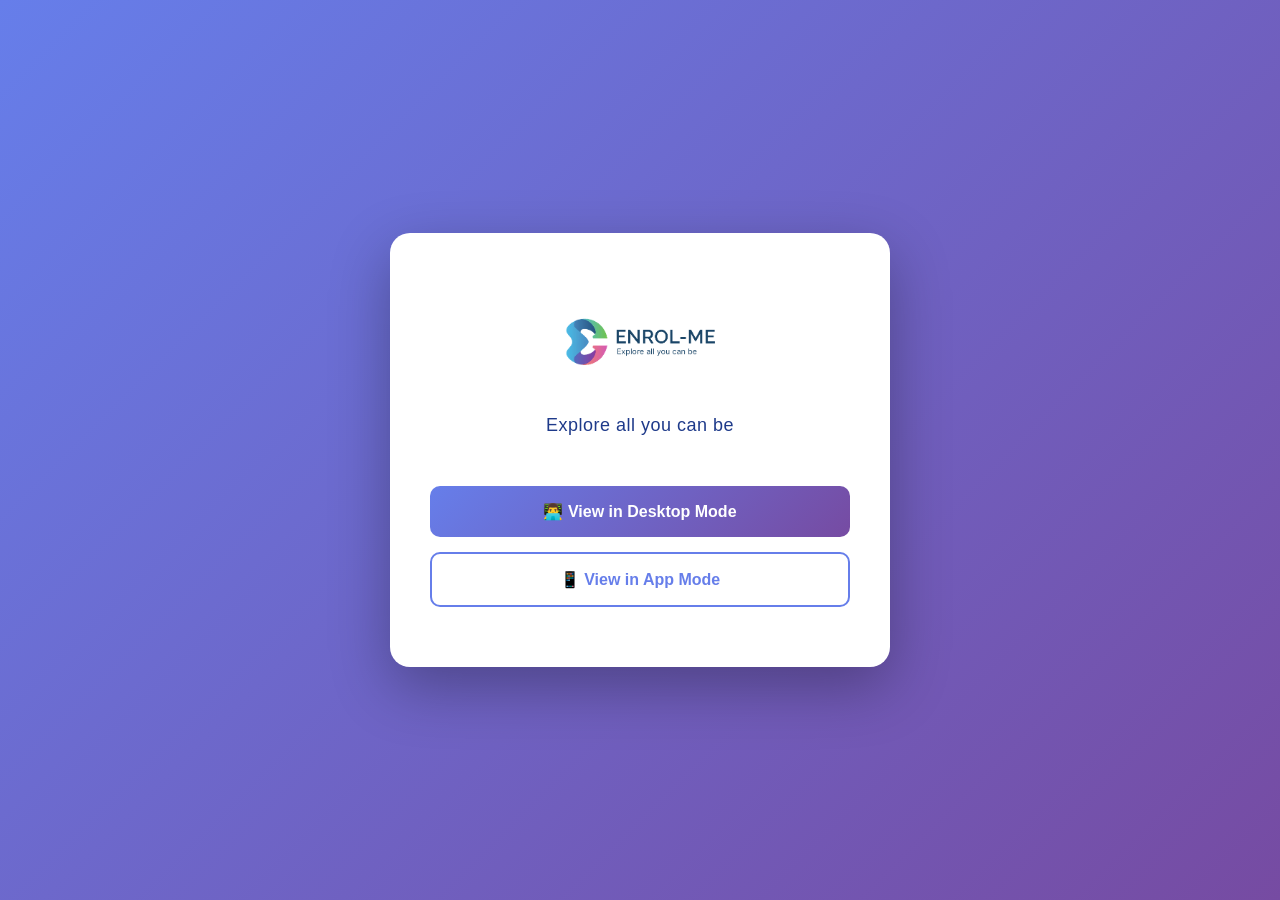
==== .vercel_build_output/index.html @ 6933f948 "vercel app" ====
<!DOCTYPE html>
<html lang="en">
<head>
    <meta charset="UTF-8">
    <meta name="viewport" content="width=device-width, initial-scale=1.0">
    <title>Enrol Me - Explore all you can be</title>
    <style>
        * {
            margin: 0;
            padding: 0;
            box-sizing: border-box;
        }

        body {
            font-family: -apple-system, BlinkMacSystemFont, 'Segoe UI', Roboto, Oxygen, Ubuntu, Cantarell, sans-serif;
            background: linear-gradient(135deg, #667eea 0%, #764ba2 100%);
            min-height: 100vh;
            display: flex;
            justify-content: center;
            align-items: center;
            padding: 20px;
        }

        .container {
            text-align: center;
            background: white;
            border-radius: 20px;
            padding: 60px 40px;
            box-shadow: 0 20px 60px rgba(0, 0, 0, 0.3);
            max-width: 500px;
            width: 100%;
        }

        .logo {
            margin-bottom: 40px;
        }

        .logo img {
            max-width: 200px;
            height: auto;
            margin-bottom: 20px;
        }

        .tagline {
            color: #1e3a8a;
            font-size: 18px;
            font-weight: 500;
            margin-bottom: 50px;
            letter-spacing: 0.5px;
        }

        .button-container {
            display: flex;
            flex-direction: column;
            gap: 15px;
        }

        .btn {
            padding: 16px 32px;
            font-size: 16px;
            font-weight: 600;
            border: none;
            border-radius: 10px;
            cursor: pointer;
            transition: all 0.3s ease;
            text-decoration: none;
            display: inline-block;
            width: 100%;
        }

        .btn-desktop {
            background: linear-gradient(135deg, #667eea 0%, #764ba2 100%);
            color: white;
        }

        .btn-desktop:hover {
            transform: translateY(-2px);
            box-shadow: 0 10px 20px rgba(102, 126, 234, 0.4);
        }

        .btn-app {
            background: white;
            color: #667eea;
            border: 2px solid #667eea;
        }

        .btn-app:hover {
            background: #f8f9ff;
            transform: translateY(-2px);
            box-shadow: 0 10px 20px rgba(102, 126, 234, 0.2);
        }

        @media (max-width: 600px) {
            .container {
                padding: 40px 24px;
            }

            .tagline {
                font-size: 16px;
            }

            .btn {
                padding: 14px 24px;
                font-size: 15px;
            }
        }
    </style>
</head>
<body>
    <div class="container">
        <div class="logo">
            <img src="./assets/enrol-me-logo.png" alt="Enrol Me Logo">
            <p class="tagline">Explore all you can be</p>
        </div>
        
        <div class="button-container">
            <button class="btn btn-desktop" onclick="window.location.href='/figma/index.html?mode=desktop'">
                👨‍💻 View in Desktop Mode
            </button>
            <button class="btn btn-app" onclick="window.location.href='/figma/index.html?mode=app'">
                📱 View in App Mode
            </button>
        </div>
    </div>
</body>
</html>
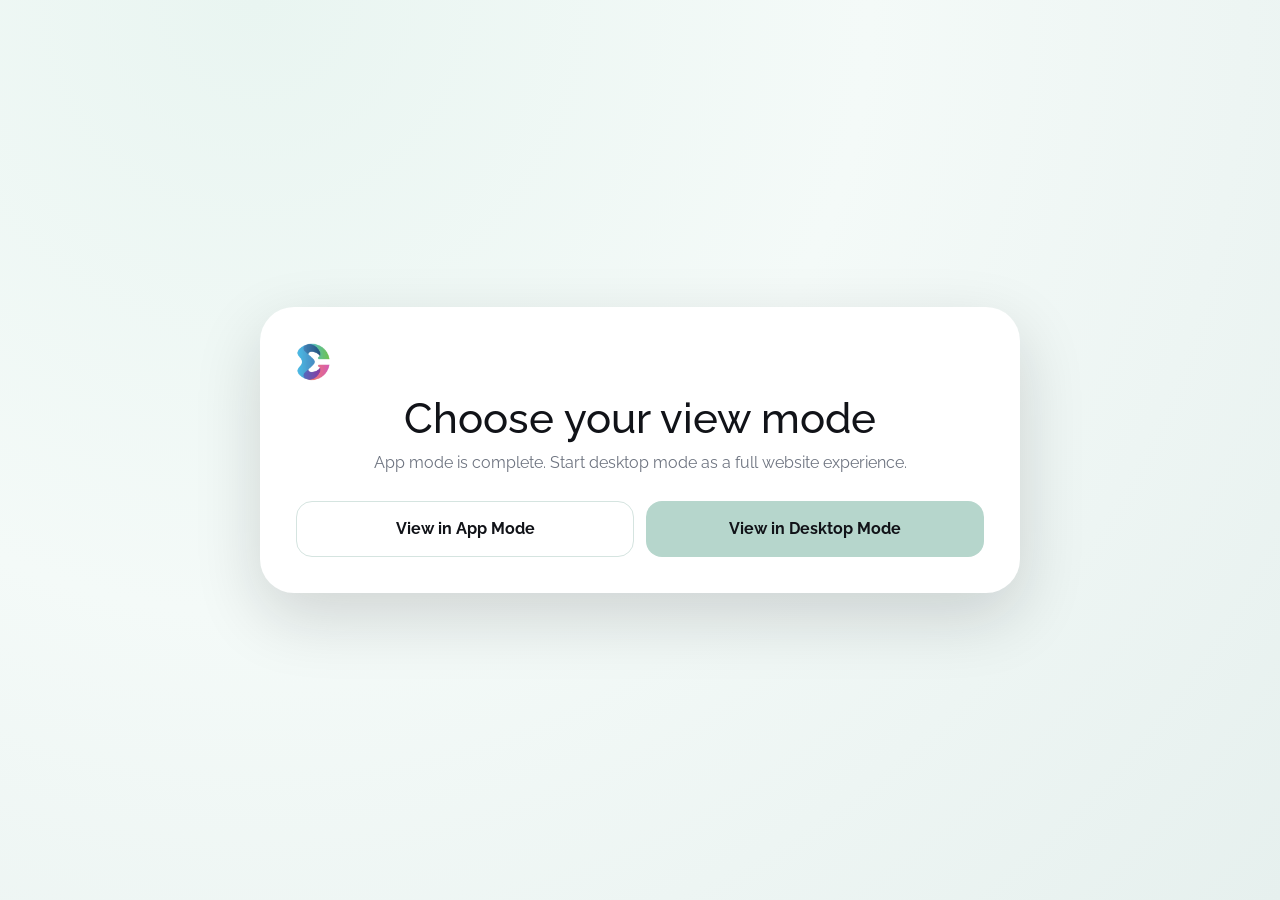
==== commit 1ffebc27: "deploy website" ====
--- a/.vercel_build_output/index.html
+++ b/.vercel_build_output/index.html
@@ -1,126 +1,17 @@
-<!DOCTYPE html>
-<html lang="en">
-<head>
-    <meta charset="UTF-8">
-    <meta name="viewport" content="width=device-width, initial-scale=1.0">
-    <title>Enrol Me - Explore all you can be</title>
-    <style>
-        * {
-            margin: 0;
-            padding: 0;
-            box-sizing: border-box;
-        }
 
-        body {
-            font-family: -apple-system, BlinkMacSystemFont, 'Segoe UI', Roboto, Oxygen, Ubuntu, Cantarell, sans-serif;
-            background: linear-gradient(135deg, #667eea 0%, #764ba2 100%);
-            min-height: 100vh;
-            display: flex;
-            justify-content: center;
-            align-items: center;
-            padding: 20px;
-        }
+  <!DOCTYPE html>
+  <html lang="en">
+    <head>
+      <meta charset="UTF-8" />
+      <meta name="viewport" content="width=device-width, initial-scale=1.0" />
+      <title>Enrol Me App</title>
+      <style>html, body { height: 100%; margin: 0; } #root { height: 100%; }</style>
+      <script type="module" crossorigin src="./assets/index-D91EC7m2.js"></script>
+      <link rel="stylesheet" crossorigin href="./assets/index-Dp_I7xVs.css">
+    </head>
 
-        .container {
-            text-align: center;
-            background: white;
-            border-radius: 20px;
-            padding: 60px 40px;
-            box-shadow: 0 20px 60px rgba(0, 0, 0, 0.3);
-            max-width: 500px;
-            width: 100%;
-        }
-
-        .logo {
-            margin-bottom: 40px;
-        }
-
-        .logo img {
-            max-width: 200px;
-            height: auto;
-            margin-bottom: 20px;
-        }
-
-        .tagline {
-            color: #1e3a8a;
-            font-size: 18px;
-            font-weight: 500;
-            margin-bottom: 50px;
-            letter-spacing: 0.5px;
-        }
-
-        .button-container {
-            display: flex;
-            flex-direction: column;
-            gap: 15px;
-        }
-
-        .btn {
-            padding: 16px 32px;
-            font-size: 16px;
-            font-weight: 600;
-            border: none;
-            border-radius: 10px;
-            cursor: pointer;
-            transition: all 0.3s ease;
-            text-decoration: none;
-            display: inline-block;
-            width: 100%;
-        }
-
-        .btn-desktop {
-            background: linear-gradient(135deg, #667eea 0%, #764ba2 100%);
-            color: white;
-        }
-
-        .btn-desktop:hover {
-            transform: translateY(-2px);
-            box-shadow: 0 10px 20px rgba(102, 126, 234, 0.4);
-        }
-
-        .btn-app {
-            background: white;
-            color: #667eea;
-            border: 2px solid #667eea;
-        }
-
-        .btn-app:hover {
-            background: #f8f9ff;
-            transform: translateY(-2px);
-            box-shadow: 0 10px 20px rgba(102, 126, 234, 0.2);
-        }
-
-        @media (max-width: 600px) {
-            .container {
-                padding: 40px 24px;
-            }
-
-            .tagline {
-                font-size: 16px;
-            }
-
-            .btn {
-                padding: 14px 24px;
-                font-size: 15px;
-            }
-        }
-    </style>
-</head>
-<body>
-    <div class="container">
-        <div class="logo">
-            <img src="./assets/enrol-me-logo.png" alt="Enrol Me Logo">
-            <p class="tagline">Explore all you can be</p>
-        </div>
-        
-        <div class="button-container">
-            <button class="btn btn-desktop" onclick="window.location.href='/figma/index.html?mode=desktop'">
-                👨‍💻 View in Desktop Mode
-            </button>
-            <button class="btn btn-app" onclick="window.location.href='/figma/index.html?mode=app'">
-                📱 View in App Mode
-            </button>
-        </div>
-    </div>
-</body>
-</html>
+    <body>
+      <div id="root"></div>
+    </body>
+  </html>
+  
--- a/.vercel_build_output/assets/index-Dp_I7xVs.css
+++ b/.vercel_build_output/assets/index-Dp_I7xVs.css
@@ -0,0 +1 @@
+@import"https://fonts.googleapis.com/css2?family=Raleway:wght@400;700&display=swap";/*! tailwindcss v4.1.12 | MIT License | https://tailwindcss.com */@layer properties{@supports (((-webkit-hyphens:none)) and (not (margin-trim:inline))) or ((-moz-orient:inline) and (not (color:rgb(from red r g b)))){*,:before,:after,::backdrop{--tw-translate-x:0;--tw-translate-y:0;--tw-translate-z:0;--tw-rotate-x:initial;--tw-rotate-y:initial;--tw-rotate-z:initial;--tw-skew-x:initial;--tw-skew-y:initial;--tw-space-y-reverse:0;--tw-space-x-reverse:0;--tw-border-style:solid;--tw-leading:initial;--tw-font-weight:initial;--tw-tracking:initial;--tw-ordinal:initial;--tw-slashed-zero:initial;--tw-numeric-figure:initial;--tw-numeric-spacing:initial;--tw-numeric-fraction:initial;--tw-shadow:0 0 #0000;--tw-shadow-color:initial;--tw-shadow-alpha:100%;--tw-inset-shadow:0 0 #0000;--tw-inset-shadow-color:initial;--tw-inset-shadow-alpha:100%;--tw-ring-color:initial;--tw-ring-shadow:0 0 #0000;--tw-inset-ring-color:initial;--tw-inset-ring-shadow:0 0 #0000;--tw-ring-inset:initial;--tw-ring-offset-width:0px;--tw-ring-offset-color:#fff;--tw-ring-offset-shadow:0 0 #0000;--tw-outline-style:solid;--tw-blur:initial;--tw-brightness:initial;--tw-contrast:initial;--tw-grayscale:initial;--tw-hue-rotate:initial;--tw-invert:initial;--tw-opacity:initial;--tw-saturate:initial;--tw-sepia:initial;--tw-drop-shadow:initial;--tw-drop-shadow-color:initial;--tw-drop-shadow-alpha:100%;--tw-drop-shadow-size:initial;--tw-duration:initial;--tw-ease:initial;--tw-content:"";--tw-animation-delay:0s;--tw-animation-direction:normal;--tw-animation-duration:initial;--tw-animation-fill-mode:none;--tw-animation-iteration-count:1;--tw-enter-blur:0;--tw-enter-opacity:1;--tw-enter-rotate:0;--tw-enter-scale:1;--tw-enter-translate-x:0;--tw-enter-translate-y:0;--tw-exit-blur:0;--tw-exit-opacity:1;--tw-exit-rotate:0;--tw-exit-scale:1;--tw-exit-translate-x:0;--tw-exit-translate-y:0}}}@layer theme{:root,:host{--font-sans:ui-sans-serif,system-ui,sans-serif,"Apple Color Emoji","Segoe UI Emoji","Segoe UI Symbol","Noto Color Emoji";--font-mono:ui-monospace,SFMono-Regular,Menlo,Monaco,Consolas,"Liberation Mono","Courier New",monospace;--color-gray-100:oklch(96.7% .003 264.542);--color-black:#000;--color-white:#fff;--spacing:.25rem;--container-sm:24rem;--container-lg:32rem;--text-xs:.75rem;--text-xs--line-height:calc(1/.75);--text-sm:.875rem;--text-sm--line-height:calc(1.25/.875);--text-base:1rem;--text-base--line-height: 1.5 ;--text-lg:1.125rem;--text-lg--line-height:calc(1.75/1.125);--text-xl:1.25rem;--text-2xl:1.5rem;--font-weight-normal:400;--font-weight-medium:500;--font-weight-semibold:600;--tracking-tight:-.025em;--tracking-widest:.1em;--leading-relaxed:1.625;--radius-xs:.125rem;--ease-in-out:cubic-bezier(.4,0,.2,1);--animate-pulse:pulse 2s cubic-bezier(.4,0,.6,1)infinite;--aspect-video:16/9;--default-transition-duration:.15s;--default-transition-timing-function:cubic-bezier(.4,0,.2,1);--default-font-family:var(--font-sans);--default-mono-font-family:var(--font-mono);--color-border:var(--border)}}@layer base{*,:after,:before,::backdrop{box-sizing:border-box;border:0 solid;margin:0;padding:0}::file-selector-button{box-sizing:border-box;border:0 solid;margin:0;padding:0}html,:host{-webkit-text-size-adjust:100%;-moz-tab-size:4;tab-size:4;line-height:1.5;font-family:var(--default-font-family,ui-sans-serif,system-ui,sans-serif,"Apple Color Emoji","Segoe UI Emoji","Segoe UI Symbol","Noto Color Emoji");font-feature-settings:var(--default-font-feature-settings,normal);font-variation-settings:var(--default-font-variation-settings,normal);-webkit-tap-highlight-color:transparent}hr{height:0;color:inherit;border-top-width:1px}abbr:where([title]){-webkit-text-decoration:underline dotted;text-decoration:underline dotted}h1,h2,h3,h4,h5,h6{font-size:inherit;font-weight:inherit}a{color:inherit;-webkit-text-decoration:inherit;text-decoration:inherit}b,strong{font-weight:bolder}code,kbd,samp,pre{font-family:var(--default-mono-font-family,ui-monospace,SFMono-Regular,Menlo,Monaco,Consolas,"Liberation Mono","Courier New",monospace);font-feature-settings:var(--default-mono-font-feature-settings,normal);font-variation-settings:var(--default-mono-font-variation-settings,normal);font-size:1em}small{font-size:80%}sub,sup{vertical-align:baseline;font-size:75%;line-height:0;position:relative}sub{bottom:-.25em}sup{top:-.5em}table{text-indent:0;border-color:inherit;border-collapse:collapse}:-moz-focusring{outline:auto}progress{vertical-align:baseline}summary{display:list-item}ol,ul,menu{list-style:none}img,svg,video,canvas,audio,iframe,embed,object{vertical-align:middle;display:block}img,video{max-width:100%;height:auto}button,input,select,optgroup,textarea{font:inherit;font-feature-settings:inherit;font-variation-settings:inherit;letter-spacing:inherit;color:inherit;opacity:1;background-color:#0000;border-radius:0}::file-selector-button{font:inherit;font-feature-settings:inherit;font-variation-settings:inherit;letter-spacing:inherit;color:inherit;opacity:1;background-color:#0000;border-radius:0}:where(select:is([multiple],[size])) optgroup{font-weight:bolder}:where(select:is([multiple],[size])) optgroup option{padding-inline-start:20px}::file-selector-button{margin-inline-end:4px}::placeholder{opacity:1}@supports (not ((-webkit-appearance:-apple-pay-button))) or (contain-intrinsic-size:1px){::placeholder{color:currentColor}@supports (color:color-mix(in lab,red,red)){::placeholder{color:color-mix(in oklab,currentcolor 50%,transparent)}}}textarea{resize:vertical}::-webkit-search-decoration{-webkit-appearance:none}::-webkit-date-and-time-value{min-height:1lh;text-align:inherit}::-webkit-datetime-edit{display:inline-flex}::-webkit-datetime-edit-fields-wrapper{padding:0}::-webkit-datetime-edit{padding-block:0}::-webkit-datetime-edit-year-field{padding-block:0}::-webkit-datetime-edit-month-field{padding-block:0}::-webkit-datetime-edit-day-field{padding-block:0}::-webkit-datetime-edit-hour-field{padding-block:0}::-webkit-datetime-edit-minute-field{padding-block:0}::-webkit-datetime-edit-second-field{padding-block:0}::-webkit-datetime-edit-millisecond-field{padding-block:0}::-webkit-datetime-edit-meridiem-field{padding-block:0}::-webkit-calendar-picker-indicator{line-height:1}:-moz-ui-invalid{box-shadow:none}button,input:where([type=button],[type=reset],[type=submit]){-webkit-appearance:button;-moz-appearance:button;appearance:button}::file-selector-button{-webkit-appearance:button;-moz-appearance:button;appearance:button}::-webkit-inner-spin-button{height:auto}::-webkit-outer-spin-button{height:auto}[hidden]:where(:not([hidden=until-found])){display:none!important}*{border-color:var(--border);outline-color:var(--ring)}@supports (color:color-mix(in lab,red,red)){*{outline-color:color-mix(in oklab,var(--ring)50%,transparent)}}body{background-color:var(--background);color:var(--foreground)}html{font-size:var(--font-size)}h1{font-size:var(--text-2xl);font-weight:var(--font-weight-medium);line-height:1.5}h2{font-size:var(--text-xl);font-weight:var(--font-weight-medium);line-height:1.5}h3{font-size:var(--text-lg);font-weight:var(--font-weight-medium);line-height:1.5}h4,label,button{font-size:var(--text-base);font-weight:var(--font-weight-medium);line-height:1.5}input{font-size:var(--text-base);font-weight:var(--font-weight-normal);line-height:1.5}}@layer components;@layer utilities{.\@container\/card-header{container:card-header/inline-size}.pointer-events-none{pointer-events:none}.invisible{visibility:hidden}.visible{visibility:visible}.sr-only{clip:rect(0,0,0,0);white-space:nowrap;border-width:0;width:1px;height:1px;margin:-1px;padding:0;position:absolute;overflow:hidden}.absolute{position:absolute}.fixed{position:fixed}.relative{position:relative}.sticky{position:sticky}.inset-0{inset:calc(var(--spacing)*0)}.inset-x-0{inset-inline:calc(var(--spacing)*0)}.inset-y-0{inset-block:calc(var(--spacing)*0)}.-top-12{top:calc(var(--spacing)*-12)}.top-0{top:calc(var(--spacing)*0)}.top-1\.5{top:calc(var(--spacing)*1.5)}.top-1\/2{top:50%}.top-3\.5{top:calc(var(--spacing)*3.5)}.top-4{top:calc(var(--spacing)*4)}.top-\[1px\]{top:1px}.top-\[50\%\]{top:50%}.top-\[60\%\]{top:60%}.top-full{top:100%}.-right-12{right:calc(var(--spacing)*-12)}.right-0{right:calc(var(--spacing)*0)}.right-1{right:calc(var(--spacing)*1)}.right-2{right:calc(var(--spacing)*2)}.right-3{right:calc(var(--spacing)*3)}.right-4{right:calc(var(--spacing)*4)}.-bottom-12{bottom:calc(var(--spacing)*-12)}.bottom-0{bottom:calc(var(--spacing)*0)}.-left-12{left:calc(var(--spacing)*-12)}.left-0{left:calc(var(--spacing)*0)}.left-1{left:calc(var(--spacing)*1)}.left-1\/2{left:50%}.left-2{left:calc(var(--spacing)*2)}.left-\[50\%\]{left:50%}.isolate{isolation:isolate}.z-10{z-index:10}.z-20{z-index:20}.z-50{z-index:50}.z-\[1\]{z-index:1}.col-start-2{grid-column-start:2}.row-span-2{grid-row:span 2/span 2}.row-start-1{grid-row-start:1}.-mx-1{margin-inline:calc(var(--spacing)*-1)}.mx-2{margin-inline:calc(var(--spacing)*2)}.mx-3\.5{margin-inline:calc(var(--spacing)*3.5)}.mx-auto{margin-inline:auto}.my-0\.5{margin-block:calc(var(--spacing)*.5)}.my-1{margin-block:calc(var(--spacing)*1)}.-mt-4{margin-top:calc(var(--spacing)*-4)}.mt-1\.5{margin-top:calc(var(--spacing)*1.5)}.mt-2{margin-top:calc(var(--spacing)*2)}.mt-4{margin-top:calc(var(--spacing)*4)}.mt-auto{margin-top:auto}.-ml-4{margin-left:calc(var(--spacing)*-4)}.ml-1{margin-left:calc(var(--spacing)*1)}.ml-auto{margin-left:auto}.line-clamp-1{-webkit-line-clamp:1;-webkit-box-orient:vertical;display:-webkit-box;overflow:hidden}.block{display:block}.flex{display:flex}.grid{display:grid}.hidden{display:none}.inline-block{display:inline-block}.inline-flex{display:inline-flex}.table{display:table}.table-caption{display:table-caption}.table-cell{display:table-cell}.table-row{display:table-row}.field-sizing-content{field-sizing:content}.aspect-square{aspect-ratio:1}.aspect-video{aspect-ratio:var(--aspect-video)}.size-2{width:calc(var(--spacing)*2);height:calc(var(--spacing)*2)}.size-2\.5{width:calc(var(--spacing)*2.5);height:calc(var(--spacing)*2.5)}.size-3{width:calc(var(--spacing)*3);height:calc(var(--spacing)*3)}.size-3\.5{width:calc(var(--spacing)*3.5);height:calc(var(--spacing)*3.5)}.size-4{width:calc(var(--spacing)*4);height:calc(var(--spacing)*4)}.size-7{width:calc(var(--spacing)*7);height:calc(var(--spacing)*7)}.size-8{width:calc(var(--spacing)*8);height:calc(var(--spacing)*8)}.size-9{width:calc(var(--spacing)*9);height:calc(var(--spacing)*9)}.size-10{width:calc(var(--spacing)*10);height:calc(var(--spacing)*10)}.size-full{width:100%;height:100%}.h-1\.5{height:calc(var(--spacing)*1.5)}.h-2{height:calc(var(--spacing)*2)}.h-2\.5{height:calc(var(--spacing)*2.5)}.h-4{height:calc(var(--spacing)*4)}.h-5{height:calc(var(--spacing)*5)}.h-7{height:calc(var(--spacing)*7)}.h-8{height:calc(var(--spacing)*8)}.h-9{height:calc(var(--spacing)*9)}.h-10{height:calc(var(--spacing)*10)}.h-12{height:calc(var(--spacing)*12)}.h-\[1\.15rem\]{height:1.15rem}.h-\[calc\(100\%-1px\)\]{height:calc(100% - 1px)}.h-\[var\(--radix-navigation-menu-viewport-height\)\]{height:var(--radix-navigation-menu-viewport-height)}.h-\[var\(--radix-select-trigger-height\)\]{height:var(--radix-select-trigger-height)}.h-auto{height:auto}.h-full{height:100%}.h-px{height:1px}.h-svh{height:100svh}.max-h-\(--radix-context-menu-content-available-height\){max-height:var(--radix-context-menu-content-available-height)}.max-h-\(--radix-dropdown-menu-content-available-height\){max-height:var(--radix-dropdown-menu-content-available-height)}.max-h-\(--radix-select-content-available-height\){max-height:var(--radix-select-content-available-height)}.max-h-\[300px\]{max-height:300px}.min-h-0{min-height:calc(var(--spacing)*0)}.min-h-4{min-height:calc(var(--spacing)*4)}.min-h-16{min-height:calc(var(--spacing)*16)}.min-h-svh{min-height:100svh}.w-\(--sidebar-width\){width:var(--sidebar-width)}.w-0{width:calc(var(--spacing)*0)}.w-1{width:calc(var(--spacing)*1)}.w-2{width:calc(var(--spacing)*2)}.w-2\.5{width:calc(var(--spacing)*2.5)}.w-3{width:calc(var(--spacing)*3)}.w-3\/4{width:75%}.w-4{width:calc(var(--spacing)*4)}.w-5{width:calc(var(--spacing)*5)}.w-8{width:calc(var(--spacing)*8)}.w-9{width:calc(var(--spacing)*9)}.w-64{width:calc(var(--spacing)*64)}.w-72{width:calc(var(--spacing)*72)}.w-\[100px\]{width:100px}.w-auto{width:auto}.w-fit{width:fit-content}.w-full{width:100%}.w-max{width:max-content}.w-px{width:1px}.max-w-\(--skeleton-width\){max-width:var(--skeleton-width)}.max-w-\[calc\(100\%-2rem\)\]{max-width:calc(100% - 2rem)}.max-w-max{max-width:max-content}.min-w-0{min-width:calc(var(--spacing)*0)}.min-w-5{min-width:calc(var(--spacing)*5)}.min-w-8{min-width:calc(var(--spacing)*8)}.min-w-9{min-width:calc(var(--spacing)*9)}.min-w-10{min-width:calc(var(--spacing)*10)}.min-w-\[8rem\]{min-width:8rem}.min-w-\[12rem\]{min-width:12rem}.min-w-\[var\(--radix-select-trigger-width\)\]{min-width:var(--radix-select-trigger-width)}.flex-1{flex:1}.shrink-0{flex-shrink:0}.grow{flex-grow:1}.grow-0{flex-grow:0}.basis-full{flex-basis:100%}.caption-bottom{caption-side:bottom}.border-collapse{border-collapse:collapse}.origin-\(--radix-context-menu-content-transform-origin\){transform-origin:var(--radix-context-menu-content-transform-origin)}.origin-\(--radix-dropdown-menu-content-transform-origin\){transform-origin:var(--radix-dropdown-menu-content-transform-origin)}.origin-\(--radix-hover-card-content-transform-origin\){transform-origin:var(--radix-hover-card-content-transform-origin)}.origin-\(--radix-menubar-content-transform-origin\){transform-origin:var(--radix-menubar-content-transform-origin)}.origin-\(--radix-popover-content-transform-origin\){transform-origin:var(--radix-popover-content-transform-origin)}.origin-\(--radix-select-content-transform-origin\){transform-origin:var(--radix-select-content-transform-origin)}.origin-\(--radix-tooltip-content-transform-origin\){transform-origin:var(--radix-tooltip-content-transform-origin)}.-translate-x-1\/2{--tw-translate-x: -50% ;translate:var(--tw-translate-x)var(--tw-translate-y)}.-translate-x-px{--tw-translate-x:-1px;translate:var(--tw-translate-x)var(--tw-translate-y)}.translate-x-\[-50\%\]{--tw-translate-x:-50%;translate:var(--tw-translate-x)var(--tw-translate-y)}.translate-x-px{--tw-translate-x:1px;translate:var(--tw-translate-x)var(--tw-translate-y)}.-translate-y-1\/2{--tw-translate-y: -50% ;translate:var(--tw-translate-x)var(--tw-translate-y)}.translate-y-0\.5{--tw-translate-y:calc(var(--spacing)*.5);translate:var(--tw-translate-x)var(--tw-translate-y)}.translate-y-\[-50\%\]{--tw-translate-y:-50%;translate:var(--tw-translate-x)var(--tw-translate-y)}.translate-y-\[calc\(-50\%_-_2px\)\]{--tw-translate-y: calc(-50% - 2px) ;translate:var(--tw-translate-x)var(--tw-translate-y)}.rotate-45{rotate:45deg}.rotate-90{rotate:90deg}.transform{transform:var(--tw-rotate-x,)var(--tw-rotate-y,)var(--tw-rotate-z,)var(--tw-skew-x,)var(--tw-skew-y,)}.animate-caret-blink{animation:1.25s ease-out infinite caret-blink}.animate-in{animation:enter var(--tw-animation-duration,var(--tw-duration,.15s))var(--tw-ease,ease)var(--tw-animation-delay,0s)var(--tw-animation-iteration-count,1)var(--tw-animation-direction,normal)var(--tw-animation-fill-mode,none)}.animate-pulse{animation:var(--animate-pulse)}.cursor-default{cursor:default}.touch-none{touch-action:none}.resize{resize:both}.resize-none{resize:none}.scroll-my-1{scroll-margin-block:calc(var(--spacing)*1)}.scroll-py-1{scroll-padding-block:calc(var(--spacing)*1)}.list-none{list-style-type:none}.auto-rows-min{grid-auto-rows:min-content}.grid-cols-\[0_1fr\]{grid-template-columns:0 1fr}.grid-rows-\[auto_auto\]{grid-template-rows:auto auto}.flex-col{flex-direction:column}.flex-col-reverse{flex-direction:column-reverse}.flex-row{flex-direction:row}.flex-wrap{flex-wrap:wrap}.items-center{align-items:center}.items-end{align-items:flex-end}.items-start{align-items:flex-start}.items-stretch{align-items:stretch}.justify-between{justify-content:space-between}.justify-center{justify-content:center}.justify-items-start{justify-items:start}.gap-1{gap:calc(var(--spacing)*1)}.gap-1\.5{gap:calc(var(--spacing)*1.5)}.gap-2{gap:calc(var(--spacing)*2)}.gap-3{gap:calc(var(--spacing)*3)}.gap-4{gap:calc(var(--spacing)*4)}.gap-6{gap:calc(var(--spacing)*6)}:where(.space-y-3>:not(:last-child)){--tw-space-y-reverse:0;margin-block-start:calc(calc(var(--spacing)*3)*var(--tw-space-y-reverse));margin-block-end:calc(calc(var(--spacing)*3)*calc(1 - var(--tw-space-y-reverse)))}:where(.space-y-4>:not(:last-child)){--tw-space-y-reverse:0;margin-block-start:calc(calc(var(--spacing)*4)*var(--tw-space-y-reverse));margin-block-end:calc(calc(var(--spacing)*4)*calc(1 - var(--tw-space-y-reverse)))}:where(.space-x-1>:not(:last-child)){--tw-space-x-reverse:0;margin-inline-start:calc(calc(var(--spacing)*1)*var(--tw-space-x-reverse));margin-inline-end:calc(calc(var(--spacing)*1)*calc(1 - var(--tw-space-x-reverse)))}.gap-y-0\.5{row-gap:calc(var(--spacing)*.5)}.self-start{align-self:flex-start}.justify-self-end{justify-self:flex-end}.overflow-auto{overflow:auto}.overflow-hidden{overflow:hidden}.overflow-x-auto{overflow-x:auto}.overflow-x-hidden{overflow-x:hidden}.overflow-y-auto{overflow-y:auto}.rounded-\[2px\]{border-radius:2px}.rounded-\[4px\]{border-radius:4px}.rounded-\[inherit\]{border-radius:inherit}.rounded-full{border-radius:3.40282e38px}.rounded-lg{border-radius:var(--radius)}.rounded-md{border-radius:calc(var(--radius) - 2px)}.rounded-none{border-radius:0}.rounded-sm{border-radius:calc(var(--radius) - 4px)}.rounded-xl{border-radius:calc(var(--radius) + 4px)}.rounded-xs{border-radius:var(--radius-xs)}.rounded-tl-sm{border-top-left-radius:calc(var(--radius) - 4px)}.border{border-style:var(--tw-border-style);border-width:1px}.border-\[1\.5px\]{border-style:var(--tw-border-style);border-width:1.5px}.border-y{border-block-style:var(--tw-border-style);border-block-width:1px}.border-t{border-top-style:var(--tw-border-style);border-top-width:1px}.border-r{border-right-style:var(--tw-border-style);border-right-width:1px}.border-b{border-bottom-style:var(--tw-border-style);border-bottom-width:1px}.border-l{border-left-style:var(--tw-border-style);border-left-width:1px}.border-dashed{--tw-border-style:dashed;border-style:dashed}.border-none{--tw-border-style:none;border-style:none}.border-\(--color-border\){border-color:var(--color-border)}.border-border\/50{border-color:var(--border)}@supports (color:color-mix(in lab,red,red)){.border-border\/50{border-color:color-mix(in oklab,var(--border)50%,transparent)}}.border-input{border-color:var(--input)}.border-primary{border-color:var(--primary)}.border-sidebar-border{border-color:var(--sidebar-border)}.border-transparent{border-color:#0000}.border-t-transparent{border-top-color:#0000}.border-l-transparent{border-left-color:#0000}.bg-\(--color-bg\){background-color:var(--color-bg)}.bg-accent{background-color:var(--accent)}.bg-background{background-color:var(--background)}.bg-black\/50{background-color:#00000080}@supports (color:color-mix(in lab,red,red)){.bg-black\/50{background-color:color-mix(in oklab,var(--color-black)50%,transparent)}}.bg-border{background-color:var(--border)}.bg-card{background-color:var(--card)}.bg-destructive{background-color:var(--destructive)}.bg-foreground{background-color:var(--foreground)}.bg-gray-100{background-color:var(--color-gray-100)}.bg-input-background{background-color:var(--input-background)}.bg-muted,.bg-muted\/50{background-color:var(--muted)}@supports (color:color-mix(in lab,red,red)){.bg-muted\/50{background-color:color-mix(in oklab,var(--muted)50%,transparent)}}.bg-popover{background-color:var(--popover)}.bg-primary,.bg-primary\/20{background-color:var(--primary)}@supports (color:color-mix(in lab,red,red)){.bg-primary\/20{background-color:color-mix(in oklab,var(--primary)20%,transparent)}}.bg-secondary{background-color:var(--secondary)}.bg-sidebar{background-color:var(--sidebar)}.bg-sidebar-border{background-color:var(--sidebar-border)}.bg-transparent{background-color:#0000}.fill-current{fill:currentColor}.fill-primary{fill:var(--primary)}.p-0{padding:calc(var(--spacing)*0)}.p-1{padding:calc(var(--spacing)*1)}.p-2{padding:calc(var(--spacing)*2)}.p-3{padding:calc(var(--spacing)*3)}.p-4{padding:calc(var(--spacing)*4)}.p-6{padding:calc(var(--spacing)*6)}.p-\[3px\]{padding:3px}.p-px{padding:1px}.px-1{padding-inline:calc(var(--spacing)*1)}.px-1\.5{padding-inline:calc(var(--spacing)*1.5)}.px-2{padding-inline:calc(var(--spacing)*2)}.px-2\.5{padding-inline:calc(var(--spacing)*2.5)}.px-3{padding-inline:calc(var(--spacing)*3)}.px-4{padding-inline:calc(var(--spacing)*4)}.px-6{padding-inline:calc(var(--spacing)*6)}.py-0\.5{padding-block:calc(var(--spacing)*.5)}.py-1{padding-block:calc(var(--spacing)*1)}.py-1\.5{padding-block:calc(var(--spacing)*1.5)}.py-2{padding-block:calc(var(--spacing)*2)}.py-3{padding-block:calc(var(--spacing)*3)}.py-4{padding-block:calc(var(--spacing)*4)}.py-6{padding-block:calc(var(--spacing)*6)}.pt-0{padding-top:calc(var(--spacing)*0)}.pt-1{padding-top:calc(var(--spacing)*1)}.pt-3{padding-top:calc(var(--spacing)*3)}.pt-4{padding-top:calc(var(--spacing)*4)}.pt-6{padding-top:calc(var(--spacing)*6)}.pr-2{padding-right:calc(var(--spacing)*2)}.pr-2\.5{padding-right:calc(var(--spacing)*2.5)}.pr-8{padding-right:calc(var(--spacing)*8)}.pb-3{padding-bottom:calc(var(--spacing)*3)}.pb-4{padding-bottom:calc(var(--spacing)*4)}.pb-6{padding-bottom:calc(var(--spacing)*6)}.pb-24{padding-bottom:calc(var(--spacing)*24)}.pb-28{padding-bottom:calc(var(--spacing)*28)}.pl-2{padding-left:calc(var(--spacing)*2)}.pl-4{padding-left:calc(var(--spacing)*4)}.pl-8{padding-left:calc(var(--spacing)*8)}.text-center{text-align:center}.text-left{text-align:left}.align-middle{vertical-align:middle}.font-mono{font-family:var(--font-mono)}.text-base{font-size:var(--text-base);line-height:var(--tw-leading,var(--text-base--line-height))}.text-lg{font-size:var(--text-lg);line-height:var(--tw-leading,var(--text-lg--line-height))}.text-sm{font-size:var(--text-sm);line-height:var(--tw-leading,var(--text-sm--line-height))}.text-xs{font-size:var(--text-xs);line-height:var(--tw-leading,var(--text-xs--line-height))}.text-\[0\.8rem\]{font-size:.8rem}.leading-none{--tw-leading:1;line-height:1}.font-medium{--tw-font-weight:var(--font-weight-medium);font-weight:var(--font-weight-medium)}.font-normal{--tw-font-weight:var(--font-weight-normal);font-weight:var(--font-weight-normal)}.font-semibold{--tw-font-weight:var(--font-weight-semibold);font-weight:var(--font-weight-semibold)}.tracking-tight{--tw-tracking:var(--tracking-tight);letter-spacing:var(--tracking-tight)}.tracking-widest{--tw-tracking:var(--tracking-widest);letter-spacing:var(--tracking-widest)}.text-balance{text-wrap:balance}.break-words{overflow-wrap:break-word}.whitespace-nowrap{white-space:nowrap}.text-accent-foreground{color:var(--accent-foreground)}.text-card-foreground{color:var(--card-foreground)}.text-current{color:currentColor}.text-destructive{color:var(--destructive)}.text-foreground{color:var(--foreground)}.text-muted-foreground{color:var(--muted-foreground)}.text-popover-foreground{color:var(--popover-foreground)}.text-primary{color:var(--primary)}.text-primary-foreground{color:var(--primary-foreground)}.text-secondary-foreground{color:var(--secondary-foreground)}.text-sidebar-foreground,.text-sidebar-foreground\/70{color:var(--sidebar-foreground)}@supports (color:color-mix(in lab,red,red)){.text-sidebar-foreground\/70{color:color-mix(in oklab,var(--sidebar-foreground)70%,transparent)}}.text-white{color:var(--color-white)}.capitalize{text-transform:capitalize}.uppercase{text-transform:uppercase}.italic{font-style:italic}.tabular-nums{--tw-numeric-spacing:tabular-nums;font-variant-numeric:var(--tw-ordinal,)var(--tw-slashed-zero,)var(--tw-numeric-figure,)var(--tw-numeric-spacing,)var(--tw-numeric-fraction,)}.underline{text-decoration-line:underline}.underline-offset-4{text-underline-offset:4px}.opacity-50{opacity:.5}.opacity-70{opacity:.7}.shadow{--tw-shadow:0 1px 3px 0 var(--tw-shadow-color,#0000001a),0 1px 2px -1px var(--tw-shadow-color,#0000001a);box-shadow:var(--tw-inset-shadow),var(--tw-inset-ring-shadow),var(--tw-ring-offset-shadow),var(--tw-ring-shadow),var(--tw-shadow)}.shadow-\[0_0_0_1px_hsl\(var\(--sidebar-border\)\)\]{--tw-shadow:0 0 0 1px var(--tw-shadow-color,hsl(var(--sidebar-border)));box-shadow:var(--tw-inset-shadow),var(--tw-inset-ring-shadow),var(--tw-ring-offset-shadow),var(--tw-ring-shadow),var(--tw-shadow)}.shadow-lg{--tw-shadow:0 10px 15px -3px var(--tw-shadow-color,#0000001a),0 4px 6px -4px var(--tw-shadow-color,#0000001a);box-shadow:var(--tw-inset-shadow),var(--tw-inset-ring-shadow),var(--tw-ring-offset-shadow),var(--tw-ring-shadow),var(--tw-shadow)}.shadow-md{--tw-shadow:0 4px 6px -1px var(--tw-shadow-color,#0000001a),0 2px 4px -2px var(--tw-shadow-color,#0000001a);box-shadow:var(--tw-inset-shadow),var(--tw-inset-ring-shadow),var(--tw-ring-offset-shadow),var(--tw-ring-shadow),var(--tw-shadow)}.shadow-none{--tw-shadow:0 0 #0000;box-shadow:var(--tw-inset-shadow),var(--tw-inset-ring-shadow),var(--tw-ring-offset-shadow),var(--tw-ring-shadow),var(--tw-shadow)}.shadow-sm{--tw-shadow:0 1px 3px 0 var(--tw-shadow-color,#0000001a),0 1px 2px -1px var(--tw-shadow-color,#0000001a);box-shadow:var(--tw-inset-shadow),var(--tw-inset-ring-shadow),var(--tw-ring-offset-shadow),var(--tw-ring-shadow),var(--tw-shadow)}.shadow-xl{--tw-shadow:0 20px 25px -5px var(--tw-shadow-color,#0000001a),0 8px 10px -6px var(--tw-shadow-color,#0000001a);box-shadow:var(--tw-inset-shadow),var(--tw-inset-ring-shadow),var(--tw-ring-offset-shadow),var(--tw-ring-shadow),var(--tw-shadow)}.shadow-xs{--tw-shadow:0 1px 2px 0 var(--tw-shadow-color,#0000000d);box-shadow:var(--tw-inset-shadow),var(--tw-inset-ring-shadow),var(--tw-ring-offset-shadow),var(--tw-ring-shadow),var(--tw-shadow)}.ring-0{--tw-ring-shadow:var(--tw-ring-inset,)0 0 0 calc(0px + var(--tw-ring-offset-width))var(--tw-ring-color,currentcolor);box-shadow:var(--tw-inset-shadow),var(--tw-inset-ring-shadow),var(--tw-ring-offset-shadow),var(--tw-ring-shadow),var(--tw-shadow)}.ring-ring\/50{--tw-ring-color:var(--ring)}@supports (color:color-mix(in lab,red,red)){.ring-ring\/50{--tw-ring-color:color-mix(in oklab,var(--ring)50%,transparent)}}.ring-sidebar-ring{--tw-ring-color:var(--sidebar-ring)}.ring-offset-background{--tw-ring-offset-color:var(--background)}.outline-hidden{--tw-outline-style:none;outline-style:none}@media(forced-colors:active){.outline-hidden{outline-offset:2px;outline:2px solid #0000}}.outline{outline-style:var(--tw-outline-style);outline-width:1px}.filter{filter:var(--tw-blur,)var(--tw-brightness,)var(--tw-contrast,)var(--tw-grayscale,)var(--tw-hue-rotate,)var(--tw-invert,)var(--tw-saturate,)var(--tw-sepia,)var(--tw-drop-shadow,)}.transition{transition-property:color,background-color,border-color,outline-color,text-decoration-color,fill,stroke,--tw-gradient-from,--tw-gradient-via,--tw-gradient-to,opacity,box-shadow,transform,translate,scale,rotate,filter,-webkit-backdrop-filter,backdrop-filter,display,visibility,content-visibility,overlay,pointer-events;transition-timing-function:var(--tw-ease,var(--default-transition-timing-function));transition-duration:var(--tw-duration,var(--default-transition-duration))}.transition-\[color\,box-shadow\]{transition-property:color,box-shadow;transition-timing-function:var(--tw-ease,var(--default-transition-timing-function));transition-duration:var(--tw-duration,var(--default-transition-duration))}.transition-\[left\,right\,width\]{transition-property:left,right,width;transition-timing-function:var(--tw-ease,var(--default-transition-timing-function));transition-duration:var(--tw-duration,var(--default-transition-duration))}.transition-\[margin\,opacity\]{transition-property:margin,opacity;transition-timing-function:var(--tw-ease,var(--default-transition-timing-function));transition-duration:var(--tw-duration,var(--default-transition-duration))}.transition-\[width\,height\,padding\]{transition-property:width,height,padding;transition-timing-function:var(--tw-ease,var(--default-transition-timing-function));transition-duration:var(--tw-duration,var(--default-transition-duration))}.transition-\[width\]{transition-property:width;transition-timing-function:var(--tw-ease,var(--default-transition-timing-function));transition-duration:var(--tw-duration,var(--default-transition-duration))}.transition-all{transition-property:all;transition-timing-function:var(--tw-ease,var(--default-transition-timing-function));transition-duration:var(--tw-duration,var(--default-transition-duration))}.transition-colors{transition-property:color,background-color,border-color,outline-color,text-decoration-color,fill,stroke,--tw-gradient-from,--tw-gradient-via,--tw-gradient-to;transition-timing-function:var(--tw-ease,var(--default-transition-timing-function));transition-duration:var(--tw-duration,var(--default-transition-duration))}.transition-opacity{transition-property:opacity;transition-timing-function:var(--tw-ease,var(--default-transition-timing-function));transition-duration:var(--tw-duration,var(--default-transition-duration))}.transition-shadow{transition-property:box-shadow;transition-timing-function:var(--tw-ease,var(--default-transition-timing-function));transition-duration:var(--tw-duration,var(--default-transition-duration))}.transition-transform{transition-property:transform,translate,scale,rotate;transition-timing-function:var(--tw-ease,var(--default-transition-timing-function));transition-duration:var(--tw-duration,var(--default-transition-duration))}.transition-none{transition-property:none}.duration-200{--tw-duration:.2s;transition-duration:.2s}.duration-300{--tw-duration:.3s;transition-duration:.3s}.duration-1000{--tw-duration:1s;transition-duration:1s}.ease-in-out{--tw-ease:var(--ease-in-out);transition-timing-function:var(--ease-in-out)}.ease-linear{--tw-ease:linear;transition-timing-function:linear}.fade-in-0{--tw-enter-opacity:0}.outline-none{--tw-outline-style:none;outline-style:none}.select-none{-webkit-user-select:none;user-select:none}.zoom-in-95{--tw-enter-scale:.95}.paused{animation-play-state:paused}.group-focus-within\/menu-item\:opacity-100:is(:where(.group\/menu-item):focus-within *){opacity:1}@media(hover:hover){.group-hover\/menu-item\:opacity-100:is(:where(.group\/menu-item):hover *){opacity:1}}.group-has-data-\[sidebar\=menu-action\]\/menu-item\:pr-8:is(:where(.group\/menu-item):has([data-sidebar=menu-action]) *){padding-right:calc(var(--spacing)*8)}.group-data-\[collapsible\=icon\]\:-mt-8:is(:where(.group)[data-collapsible=icon] *){margin-top:calc(var(--spacing)*-8)}.group-data-\[collapsible\=icon\]\:hidden:is(:where(.group)[data-collapsible=icon] *){display:none}.group-data-\[collapsible\=icon\]\:size-8\!:is(:where(.group)[data-collapsible=icon] *){width:calc(var(--spacing)*8)!important;height:calc(var(--spacing)*8)!important}.group-data-\[collapsible\=icon\]\:w-\(--sidebar-width-icon\):is(:where(.group)[data-collapsible=icon] *){width:var(--sidebar-width-icon)}.group-data-\[collapsible\=icon\]\:w-\[calc\(var\(--sidebar-width-icon\)\+\(--spacing\(4\)\)\)\]:is(:where(.group)[data-collapsible=icon] *){width:calc(var(--sidebar-width-icon) + (calc(var(--spacing)*4)))}.group-data-\[collapsible\=icon\]\:w-\[calc\(var\(--sidebar-width-icon\)\+\(--spacing\(4\)\)\+2px\)\]:is(:where(.group)[data-collapsible=icon] *){width:calc(var(--sidebar-width-icon) + (calc(var(--spacing)*4)) + 2px)}.group-data-\[collapsible\=icon\]\:overflow-hidden:is(:where(.group)[data-collapsible=icon] *){overflow:hidden}.group-data-\[collapsible\=icon\]\:p-0\!:is(:where(.group)[data-collapsible=icon] *){padding:calc(var(--spacing)*0)!important}.group-data-\[collapsible\=icon\]\:p-2\!:is(:where(.group)[data-collapsible=icon] *){padding:calc(var(--spacing)*2)!important}.group-data-\[collapsible\=icon\]\:opacity-0:is(:where(.group)[data-collapsible=icon] *){opacity:0}.group-data-\[collapsible\=offcanvas\]\:right-\[calc\(var\(--sidebar-width\)\*-1\)\]:is(:where(.group)[data-collapsible=offcanvas] *){right:calc(var(--sidebar-width)*-1)}.group-data-\[collapsible\=offcanvas\]\:left-\[calc\(var\(--sidebar-width\)\*-1\)\]:is(:where(.group)[data-collapsible=offcanvas] *){left:calc(var(--sidebar-width)*-1)}.group-data-\[collapsible\=offcanvas\]\:w-0:is(:where(.group)[data-collapsible=offcanvas] *){width:calc(var(--spacing)*0)}.group-data-\[collapsible\=offcanvas\]\:translate-x-0:is(:where(.group)[data-collapsible=offcanvas] *){--tw-translate-x:calc(var(--spacing)*0);translate:var(--tw-translate-x)var(--tw-translate-y)}.group-data-\[disabled\=true\]\:pointer-events-none:is(:where(.group)[data-disabled=true] *){pointer-events:none}.group-data-\[disabled\=true\]\:opacity-50:is(:where(.group)[data-disabled=true] *){opacity:.5}.group-data-\[side\=left\]\:-right-4:is(:where(.group)[data-side=left] *){right:calc(var(--spacing)*-4)}.group-data-\[side\=left\]\:border-r:is(:where(.group)[data-side=left] *){border-right-style:var(--tw-border-style);border-right-width:1px}.group-data-\[side\=right\]\:left-0:is(:where(.group)[data-side=right] *){left:calc(var(--spacing)*0)}.group-data-\[side\=right\]\:rotate-180:is(:where(.group)[data-side=right] *){rotate:180deg}.group-data-\[side\=right\]\:border-l:is(:where(.group)[data-side=right] *){border-left-style:var(--tw-border-style);border-left-width:1px}.group-data-\[state\=open\]\:rotate-180:is(:where(.group)[data-state=open] *){rotate:180deg}.group-data-\[variant\=floating\]\:rounded-lg:is(:where(.group)[data-variant=floating] *){border-radius:var(--radius)}.group-data-\[variant\=floating\]\:border:is(:where(.group)[data-variant=floating] *){border-style:var(--tw-border-style);border-width:1px}.group-data-\[variant\=floating\]\:border-sidebar-border:is(:where(.group)[data-variant=floating] *){border-color:var(--sidebar-border)}.group-data-\[variant\=floating\]\:shadow-sm:is(:where(.group)[data-variant=floating] *){--tw-shadow:0 1px 3px 0 var(--tw-shadow-color,#0000001a),0 1px 2px -1px var(--tw-shadow-color,#0000001a);box-shadow:var(--tw-inset-shadow),var(--tw-inset-ring-shadow),var(--tw-ring-offset-shadow),var(--tw-ring-shadow),var(--tw-shadow)}.group-data-\[vaul-drawer-direction\=bottom\]\/drawer-content\:block:is(:where(.group\/drawer-content)[data-vaul-drawer-direction=bottom] *){display:block}.group-data-\[viewport\=false\]\/navigation-menu\:top-full:is(:where(.group\/navigation-menu)[data-viewport=false] *){top:100%}.group-data-\[viewport\=false\]\/navigation-menu\:mt-1\.5:is(:where(.group\/navigation-menu)[data-viewport=false] *){margin-top:calc(var(--spacing)*1.5)}.group-data-\[viewport\=false\]\/navigation-menu\:overflow-hidden:is(:where(.group\/navigation-menu)[data-viewport=false] *){overflow:hidden}.group-data-\[viewport\=false\]\/navigation-menu\:rounded-md:is(:where(.group\/navigation-menu)[data-viewport=false] *){border-radius:calc(var(--radius) - 2px)}.group-data-\[viewport\=false\]\/navigation-menu\:border:is(:where(.group\/navigation-menu)[data-viewport=false] *){border-style:var(--tw-border-style);border-width:1px}.group-data-\[viewport\=false\]\/navigation-menu\:bg-popover:is(:where(.group\/navigation-menu)[data-viewport=false] *){background-color:var(--popover)}.group-data-\[viewport\=false\]\/navigation-menu\:text-popover-foreground:is(:where(.group\/navigation-menu)[data-viewport=false] *){color:var(--popover-foreground)}.group-data-\[viewport\=false\]\/navigation-menu\:shadow:is(:where(.group\/navigation-menu)[data-viewport=false] *){--tw-shadow:0 1px 3px 0 var(--tw-shadow-color,#0000001a),0 1px 2px -1px var(--tw-shadow-color,#0000001a);box-shadow:var(--tw-inset-shadow),var(--tw-inset-ring-shadow),var(--tw-ring-offset-shadow),var(--tw-ring-shadow),var(--tw-shadow)}.group-data-\[viewport\=false\]\/navigation-menu\:duration-200:is(:where(.group\/navigation-menu)[data-viewport=false] *){--tw-duration:.2s;transition-duration:.2s}@media(hover:hover){.peer-hover\/menu-button\:text-sidebar-accent-foreground:is(:where(.peer\/menu-button):hover~*){color:var(--sidebar-accent-foreground)}}.peer-disabled\:cursor-not-allowed:is(:where(.peer):disabled~*){cursor:not-allowed}.peer-disabled\:opacity-50:is(:where(.peer):disabled~*){opacity:.5}.peer-data-\[active\=true\]\/menu-button\:text-sidebar-accent-foreground:is(:where(.peer\/menu-button)[data-active=true]~*){color:var(--sidebar-accent-foreground)}.peer-data-\[size\=default\]\/menu-button\:top-1\.5:is(:where(.peer\/menu-button)[data-size=default]~*){top:calc(var(--spacing)*1.5)}.peer-data-\[size\=lg\]\/menu-button\:top-2\.5:is(:where(.peer\/menu-button)[data-size=lg]~*){top:calc(var(--spacing)*2.5)}.peer-data-\[size\=sm\]\/menu-button\:top-1:is(:where(.peer\/menu-button)[data-size=sm]~*){top:calc(var(--spacing)*1)}.selection\:bg-primary ::selection{background-color:var(--primary)}.selection\:bg-primary::selection{background-color:var(--primary)}.selection\:text-primary-foreground ::selection{color:var(--primary-foreground)}.selection\:text-primary-foreground::selection{color:var(--primary-foreground)}.file\:inline-flex::file-selector-button{display:inline-flex}.file\:h-7::file-selector-button{height:calc(var(--spacing)*7)}.file\:border-0::file-selector-button{border-style:var(--tw-border-style);border-width:0}.file\:bg-transparent::file-selector-button{background-color:#0000}.file\:text-sm::file-selector-button{font-size:var(--text-sm);line-height:var(--tw-leading,var(--text-sm--line-height))}.file\:font-medium::file-selector-button{--tw-font-weight:var(--font-weight-medium);font-weight:var(--font-weight-medium)}.file\:text-foreground::file-selector-button{color:var(--foreground)}.placeholder\:text-muted-foreground::placeholder{color:var(--muted-foreground)}.after\:absolute:after{content:var(--tw-content);position:absolute}.after\:-inset-2:after{content:var(--tw-content);inset:calc(var(--spacing)*-2)}.after\:inset-y-0:after{content:var(--tw-content);inset-block:calc(var(--spacing)*0)}.after\:left-1\/2:after{content:var(--tw-content);left:50%}.after\:w-1:after{content:var(--tw-content);width:calc(var(--spacing)*1)}.after\:w-\[2px\]:after{content:var(--tw-content);width:2px}.after\:-translate-x-1\/2:after{content:var(--tw-content);--tw-translate-x: -50% ;translate:var(--tw-translate-x)var(--tw-translate-y)}.group-data-\[collapsible\=offcanvas\]\:after\:left-full:is(:where(.group)[data-collapsible=offcanvas] *):after{content:var(--tw-content);left:100%}.first\:rounded-l-md:first-child{border-top-left-radius:calc(var(--radius) - 2px);border-bottom-left-radius:calc(var(--radius) - 2px)}.first\:border-l:first-child{border-left-style:var(--tw-border-style);border-left-width:1px}.last\:rounded-r-md:last-child{border-top-right-radius:calc(var(--radius) - 2px);border-bottom-right-radius:calc(var(--radius) - 2px)}.last\:border-b-0:last-child{border-bottom-style:var(--tw-border-style);border-bottom-width:0}.focus-within\:relative:focus-within{position:relative}.focus-within\:z-20:focus-within{z-index:20}@media(hover:hover){.hover\:bg-accent:hover{background-color:var(--accent)}.hover\:bg-destructive\/90:hover{background-color:var(--destructive)}@supports (color:color-mix(in lab,red,red)){.hover\:bg-destructive\/90:hover{background-color:color-mix(in oklab,var(--destructive)90%,transparent)}}.hover\:bg-muted:hover,.hover\:bg-muted\/50:hover{background-color:var(--muted)}@supports (color:color-mix(in lab,red,red)){.hover\:bg-muted\/50:hover{background-color:color-mix(in oklab,var(--muted)50%,transparent)}}.hover\:bg-primary:hover,.hover\:bg-primary\/90:hover{background-color:var(--primary)}@supports (color:color-mix(in lab,red,red)){.hover\:bg-primary\/90:hover{background-color:color-mix(in oklab,var(--primary)90%,transparent)}}.hover\:bg-secondary\/80:hover{background-color:var(--secondary)}@supports (color:color-mix(in lab,red,red)){.hover\:bg-secondary\/80:hover{background-color:color-mix(in oklab,var(--secondary)80%,transparent)}}.hover\:bg-sidebar-accent:hover{background-color:var(--sidebar-accent)}.hover\:text-accent-foreground:hover{color:var(--accent-foreground)}.hover\:text-foreground:hover{color:var(--foreground)}.hover\:text-muted-foreground:hover{color:var(--muted-foreground)}.hover\:text-primary-foreground:hover{color:var(--primary-foreground)}.hover\:text-sidebar-accent-foreground:hover{color:var(--sidebar-accent-foreground)}.hover\:underline:hover{text-decoration-line:underline}.hover\:opacity-100:hover{opacity:1}.hover\:shadow-\[0_0_0_1px_hsl\(var\(--sidebar-accent\)\)\]:hover{--tw-shadow:0 0 0 1px var(--tw-shadow-color,hsl(var(--sidebar-accent)));box-shadow:var(--tw-inset-shadow),var(--tw-inset-ring-shadow),var(--tw-ring-offset-shadow),var(--tw-ring-shadow),var(--tw-shadow)}.hover\:ring-4:hover{--tw-ring-shadow:var(--tw-ring-inset,)0 0 0 calc(4px + var(--tw-ring-offset-width))var(--tw-ring-color,currentcolor);box-shadow:var(--tw-inset-shadow),var(--tw-inset-ring-shadow),var(--tw-ring-offset-shadow),var(--tw-ring-shadow),var(--tw-shadow)}.hover\:group-data-\[collapsible\=offcanvas\]\:bg-sidebar:hover:is(:where(.group)[data-collapsible=offcanvas] *){background-color:var(--sidebar)}.hover\:after\:bg-sidebar-border:hover:after{content:var(--tw-content);background-color:var(--sidebar-border)}}.focus\:z-10:focus{z-index:10}.focus\:bg-accent:focus{background-color:var(--accent)}.focus\:bg-primary:focus{background-color:var(--primary)}.focus\:text-accent-foreground:focus{color:var(--accent-foreground)}.focus\:text-primary-foreground:focus{color:var(--primary-foreground)}.focus\:ring-2:focus{--tw-ring-shadow:var(--tw-ring-inset,)0 0 0 calc(2px + var(--tw-ring-offset-width))var(--tw-ring-color,currentcolor);box-shadow:var(--tw-inset-shadow),var(--tw-inset-ring-shadow),var(--tw-ring-offset-shadow),var(--tw-ring-shadow),var(--tw-shadow)}.focus\:ring-ring:focus{--tw-ring-color:var(--ring)}.focus\:ring-offset-2:focus{--tw-ring-offset-width:2px;--tw-ring-offset-shadow:var(--tw-ring-inset,)0 0 0 var(--tw-ring-offset-width)var(--tw-ring-offset-color)}.focus\:outline-hidden:focus{--tw-outline-style:none;outline-style:none}@media(forced-colors:active){.focus\:outline-hidden:focus{outline-offset:2px;outline:2px solid #0000}}.focus-visible\:z-10:focus-visible{z-index:10}.focus-visible\:border-ring:focus-visible{border-color:var(--ring)}.focus-visible\:ring-1:focus-visible{--tw-ring-shadow:var(--tw-ring-inset,)0 0 0 calc(1px + var(--tw-ring-offset-width))var(--tw-ring-color,currentcolor);box-shadow:var(--tw-inset-shadow),var(--tw-inset-ring-shadow),var(--tw-ring-offset-shadow),var(--tw-ring-shadow),var(--tw-shadow)}.focus-visible\:ring-2:focus-visible{--tw-ring-shadow:var(--tw-ring-inset,)0 0 0 calc(2px + var(--tw-ring-offset-width))var(--tw-ring-color,currentcolor);box-shadow:var(--tw-inset-shadow),var(--tw-inset-ring-shadow),var(--tw-ring-offset-shadow),var(--tw-ring-shadow),var(--tw-shadow)}.focus-visible\:ring-4:focus-visible{--tw-ring-shadow:var(--tw-ring-inset,)0 0 0 calc(4px + var(--tw-ring-offset-width))var(--tw-ring-color,currentcolor);box-shadow:var(--tw-inset-shadow),var(--tw-inset-ring-shadow),var(--tw-ring-offset-shadow),var(--tw-ring-shadow),var(--tw-shadow)}.focus-visible\:ring-\[3px\]:focus-visible{--tw-ring-shadow:var(--tw-ring-inset,)0 0 0 calc(3px + var(--tw-ring-offset-width))var(--tw-ring-color,currentcolor);box-shadow:var(--tw-inset-shadow),var(--tw-inset-ring-shadow),var(--tw-ring-offset-shadow),var(--tw-ring-shadow),var(--tw-shadow)}.focus-visible\:ring-destructive\/20:focus-visible{--tw-ring-color:var(--destructive)}@supports (color:color-mix(in lab,red,red)){.focus-visible\:ring-destructive\/20:focus-visible{--tw-ring-color:color-mix(in oklab,var(--destructive)20%,transparent)}}.focus-visible\:ring-ring:focus-visible,.focus-visible\:ring-ring\/50:focus-visible{--tw-ring-color:var(--ring)}@supports (color:color-mix(in lab,red,red)){.focus-visible\:ring-ring\/50:focus-visible{--tw-ring-color:color-mix(in oklab,var(--ring)50%,transparent)}}.focus-visible\:ring-offset-1:focus-visible{--tw-ring-offset-width:1px;--tw-ring-offset-shadow:var(--tw-ring-inset,)0 0 0 var(--tw-ring-offset-width)var(--tw-ring-offset-color)}.focus-visible\:outline-hidden:focus-visible{--tw-outline-style:none;outline-style:none}@media(forced-colors:active){.focus-visible\:outline-hidden:focus-visible{outline-offset:2px;outline:2px solid #0000}}.focus-visible\:outline-1:focus-visible{outline-style:var(--tw-outline-style);outline-width:1px}.focus-visible\:outline-ring:focus-visible{outline-color:var(--ring)}.active\:bg-sidebar-accent:active{background-color:var(--sidebar-accent)}.active\:text-sidebar-accent-foreground:active{color:var(--sidebar-accent-foreground)}.disabled\:pointer-events-none:disabled{pointer-events:none}.disabled\:cursor-not-allowed:disabled{cursor:not-allowed}.disabled\:opacity-50:disabled{opacity:.5}:where([data-side=left]) .in-data-\[side\=left\]\:cursor-w-resize{cursor:w-resize}:where([data-side=right]) .in-data-\[side\=right\]\:cursor-e-resize{cursor:e-resize}.has-disabled\:opacity-50:has(:disabled){opacity:.5}.has-data-\[slot\=card-action\]\:grid-cols-\[1fr_auto\]:has([data-slot=card-action]){grid-template-columns:1fr auto}.has-data-\[variant\=inset\]\:bg-sidebar:has([data-variant=inset]){background-color:var(--sidebar)}.has-\[\>svg\]\:grid-cols-\[calc\(var\(--spacing\)\*4\)_1fr\]:has(>svg){grid-template-columns:calc(var(--spacing)*4)1fr}.has-\[\>svg\]\:gap-x-3:has(>svg){column-gap:calc(var(--spacing)*3)}.has-\[\>svg\]\:px-2\.5:has(>svg){padding-inline:calc(var(--spacing)*2.5)}.has-\[\>svg\]\:px-3:has(>svg){padding-inline:calc(var(--spacing)*3)}.has-\[\>svg\]\:px-4:has(>svg){padding-inline:calc(var(--spacing)*4)}.aria-disabled\:pointer-events-none[aria-disabled=true]{pointer-events:none}.aria-disabled\:opacity-50[aria-disabled=true]{opacity:.5}.aria-invalid\:border-destructive[aria-invalid=true]{border-color:var(--destructive)}.aria-invalid\:ring-destructive\/20[aria-invalid=true]{--tw-ring-color:var(--destructive)}@supports (color:color-mix(in lab,red,red)){.aria-invalid\:ring-destructive\/20[aria-invalid=true]{--tw-ring-color:color-mix(in oklab,var(--destructive)20%,transparent)}}.aria-selected\:bg-accent[aria-selected=true]{background-color:var(--accent)}.aria-selected\:bg-primary[aria-selected=true]{background-color:var(--primary)}.aria-selected\:text-accent-foreground[aria-selected=true]{color:var(--accent-foreground)}.aria-selected\:text-muted-foreground[aria-selected=true]{color:var(--muted-foreground)}.aria-selected\:text-primary-foreground[aria-selected=true]{color:var(--primary-foreground)}.aria-selected\:opacity-100[aria-selected=true]{opacity:1}.data-\[active\=true\]\:z-10[data-active=true]{z-index:10}.data-\[active\=true\]\:border-ring[data-active=true]{border-color:var(--ring)}.data-\[active\=true\]\:bg-accent\/50[data-active=true]{background-color:var(--accent)}@supports (color:color-mix(in lab,red,red)){.data-\[active\=true\]\:bg-accent\/50[data-active=true]{background-color:color-mix(in oklab,var(--accent)50%,transparent)}}.data-\[active\=true\]\:bg-sidebar-accent[data-active=true]{background-color:var(--sidebar-accent)}.data-\[active\=true\]\:font-medium[data-active=true]{--tw-font-weight:var(--font-weight-medium);font-weight:var(--font-weight-medium)}.data-\[active\=true\]\:text-accent-foreground[data-active=true]{color:var(--accent-foreground)}.data-\[active\=true\]\:text-sidebar-accent-foreground[data-active=true]{color:var(--sidebar-accent-foreground)}.data-\[active\=true\]\:ring-\[3px\][data-active=true]{--tw-ring-shadow:var(--tw-ring-inset,)0 0 0 calc(3px + var(--tw-ring-offset-width))var(--tw-ring-color,currentcolor);box-shadow:var(--tw-inset-shadow),var(--tw-inset-ring-shadow),var(--tw-ring-offset-shadow),var(--tw-ring-shadow),var(--tw-shadow)}.data-\[active\=true\]\:ring-ring\/50[data-active=true]{--tw-ring-color:var(--ring)}@supports (color:color-mix(in lab,red,red)){.data-\[active\=true\]\:ring-ring\/50[data-active=true]{--tw-ring-color:color-mix(in oklab,var(--ring)50%,transparent)}}@media(hover:hover){.data-\[active\=true\]\:hover\:bg-accent[data-active=true]:hover{background-color:var(--accent)}}.data-\[active\=true\]\:focus\:bg-accent[data-active=true]:focus{background-color:var(--accent)}.data-\[active\=true\]\:aria-invalid\:border-destructive[data-active=true][aria-invalid=true]{border-color:var(--destructive)}.data-\[active\=true\]\:aria-invalid\:ring-destructive\/20[data-active=true][aria-invalid=true]{--tw-ring-color:var(--destructive)}@supports (color:color-mix(in lab,red,red)){.data-\[active\=true\]\:aria-invalid\:ring-destructive\/20[data-active=true][aria-invalid=true]{--tw-ring-color:color-mix(in oklab,var(--destructive)20%,transparent)}}.data-\[disabled\]\:pointer-events-none[data-disabled]{pointer-events:none}.data-\[disabled\]\:opacity-50[data-disabled]{opacity:.5}.data-\[disabled\=true\]\:pointer-events-none[data-disabled=true]{pointer-events:none}.data-\[disabled\=true\]\:opacity-50[data-disabled=true]{opacity:.5}.data-\[error\=true\]\:text-destructive[data-error=true]{color:var(--destructive)}.data-\[inset\]\:pl-8[data-inset]{padding-left:calc(var(--spacing)*8)}.data-\[motion\=from-end\]\:slide-in-from-right-52[data-motion=from-end]{--tw-enter-translate-x:calc(var(--spacing)*52)}.data-\[motion\=from-start\]\:slide-in-from-left-52[data-motion=from-start]{--tw-enter-translate-x:calc(var(--spacing)*52*-1)}.data-\[motion\=to-end\]\:slide-out-to-right-52[data-motion=to-end]{--tw-exit-translate-x:calc(var(--spacing)*52)}.data-\[motion\=to-start\]\:slide-out-to-left-52[data-motion=to-start]{--tw-exit-translate-x:calc(var(--spacing)*52*-1)}.data-\[motion\^\=from-\]\:animate-in[data-motion^=from-]{animation:enter var(--tw-animation-duration,var(--tw-duration,.15s))var(--tw-ease,ease)var(--tw-animation-delay,0s)var(--tw-animation-iteration-count,1)var(--tw-animation-direction,normal)var(--tw-animation-fill-mode,none)}.data-\[motion\^\=from-\]\:fade-in[data-motion^=from-]{--tw-enter-opacity:0}.data-\[motion\^\=to-\]\:animate-out[data-motion^=to-]{animation:exit var(--tw-animation-duration,var(--tw-duration,.15s))var(--tw-ease,ease)var(--tw-animation-delay,0s)var(--tw-animation-iteration-count,1)var(--tw-animation-direction,normal)var(--tw-animation-fill-mode,none)}.data-\[motion\^\=to-\]\:fade-out[data-motion^=to-]{--tw-exit-opacity:0}.data-\[orientation\=horizontal\]\:h-4[data-orientation=horizontal]{height:calc(var(--spacing)*4)}.data-\[orientation\=horizontal\]\:h-full[data-orientation=horizontal]{height:100%}.data-\[orientation\=horizontal\]\:h-px[data-orientation=horizontal]{height:1px}.data-\[orientation\=horizontal\]\:w-full[data-orientation=horizontal]{width:100%}.data-\[orientation\=vertical\]\:h-full[data-orientation=vertical]{height:100%}.data-\[orientation\=vertical\]\:min-h-44[data-orientation=vertical]{min-height:calc(var(--spacing)*44)}.data-\[orientation\=vertical\]\:w-1\.5[data-orientation=vertical]{width:calc(var(--spacing)*1.5)}.data-\[orientation\=vertical\]\:w-auto[data-orientation=vertical]{width:auto}.data-\[orientation\=vertical\]\:w-full[data-orientation=vertical]{width:100%}.data-\[orientation\=vertical\]\:w-px[data-orientation=vertical]{width:1px}.data-\[orientation\=vertical\]\:flex-col[data-orientation=vertical]{flex-direction:column}.data-\[panel-group-direction\=vertical\]\:h-px[data-panel-group-direction=vertical]{height:1px}.data-\[panel-group-direction\=vertical\]\:w-full[data-panel-group-direction=vertical]{width:100%}.data-\[panel-group-direction\=vertical\]\:flex-col[data-panel-group-direction=vertical]{flex-direction:column}.data-\[panel-group-direction\=vertical\]\:after\:left-0[data-panel-group-direction=vertical]:after{content:var(--tw-content);left:calc(var(--spacing)*0)}.data-\[panel-group-direction\=vertical\]\:after\:h-1[data-panel-group-direction=vertical]:after{content:var(--tw-content);height:calc(var(--spacing)*1)}.data-\[panel-group-direction\=vertical\]\:after\:w-full[data-panel-group-direction=vertical]:after{content:var(--tw-content);width:100%}.data-\[panel-group-direction\=vertical\]\:after\:translate-x-0[data-panel-group-direction=vertical]:after{content:var(--tw-content);--tw-translate-x:calc(var(--spacing)*0);translate:var(--tw-translate-x)var(--tw-translate-y)}.data-\[panel-group-direction\=vertical\]\:after\:-translate-y-1\/2[data-panel-group-direction=vertical]:after{content:var(--tw-content);--tw-translate-y: -50% ;translate:var(--tw-translate-x)var(--tw-translate-y)}.data-\[placeholder\]\:text-muted-foreground[data-placeholder]{color:var(--muted-foreground)}.data-\[selected\=true\]\:bg-accent[data-selected=true]{background-color:var(--accent)}.data-\[selected\=true\]\:text-accent-foreground[data-selected=true]{color:var(--accent-foreground)}.data-\[side\=bottom\]\:translate-y-1[data-side=bottom]{--tw-translate-y:calc(var(--spacing)*1);translate:var(--tw-translate-x)var(--tw-translate-y)}.data-\[side\=bottom\]\:slide-in-from-top-2[data-side=bottom]{--tw-enter-translate-y:calc(var(--spacing)*2*-1)}.data-\[side\=left\]\:-translate-x-1[data-side=left]{--tw-translate-x:calc(var(--spacing)*-1);translate:var(--tw-translate-x)var(--tw-translate-y)}.data-\[side\=left\]\:slide-in-from-right-2[data-side=left]{--tw-enter-translate-x:calc(var(--spacing)*2)}.data-\[side\=right\]\:translate-x-1[data-side=right]{--tw-translate-x:calc(var(--spacing)*1);translate:var(--tw-translate-x)var(--tw-translate-y)}.data-\[side\=right\]\:slide-in-from-left-2[data-side=right]{--tw-enter-translate-x:calc(var(--spacing)*2*-1)}.data-\[side\=top\]\:-translate-y-1[data-side=top]{--tw-translate-y:calc(var(--spacing)*-1);translate:var(--tw-translate-x)var(--tw-translate-y)}.data-\[side\=top\]\:slide-in-from-bottom-2[data-side=top]{--tw-enter-translate-y:calc(var(--spacing)*2)}.data-\[size\=default\]\:h-9[data-size=default]{height:calc(var(--spacing)*9)}.data-\[size\=sm\]\:h-8[data-size=sm]{height:calc(var(--spacing)*8)}:is(.\*\:data-\[slot\=alert-description\]\:text-destructive\/90>*)[data-slot=alert-description]{color:var(--destructive)}@supports (color:color-mix(in lab,red,red)){:is(.\*\:data-\[slot\=alert-description\]\:text-destructive\/90>*)[data-slot=alert-description]{color:color-mix(in oklab,var(--destructive)90%,transparent)}}:is(.\*\*\:data-\[slot\=command-input-wrapper\]\:h-12 *)[data-slot=command-input-wrapper]{height:calc(var(--spacing)*12)}:is(.\*\*\:data-\[slot\=navigation-menu-link\]\:focus\:ring-0 *)[data-slot=navigation-menu-link]:focus{--tw-ring-shadow:var(--tw-ring-inset,)0 0 0 calc(0px + var(--tw-ring-offset-width))var(--tw-ring-color,currentcolor);box-shadow:var(--tw-inset-shadow),var(--tw-inset-ring-shadow),var(--tw-ring-offset-shadow),var(--tw-ring-shadow),var(--tw-shadow)}:is(.\*\*\:data-\[slot\=navigation-menu-link\]\:focus\:outline-none *)[data-slot=navigation-menu-link]:focus{--tw-outline-style:none;outline-style:none}:is(.\*\:data-\[slot\=select-value\]\:line-clamp-1>*)[data-slot=select-value]{-webkit-line-clamp:1;-webkit-box-orient:vertical;display:-webkit-box;overflow:hidden}:is(.\*\:data-\[slot\=select-value\]\:flex>*)[data-slot=select-value]{display:flex}:is(.\*\:data-\[slot\=select-value\]\:items-center>*)[data-slot=select-value]{align-items:center}:is(.\*\:data-\[slot\=select-value\]\:gap-2>*)[data-slot=select-value]{gap:calc(var(--spacing)*2)}.data-\[state\=active\]\:bg-card[data-state=active]{background-color:var(--card)}.data-\[state\=checked\]\:translate-x-\[calc\(100\%-2px\)\][data-state=checked]{--tw-translate-x: calc(100% - 2px) ;translate:var(--tw-translate-x)var(--tw-translate-y)}.data-\[state\=checked\]\:border-primary[data-state=checked]{border-color:var(--primary)}.data-\[state\=checked\]\:bg-primary[data-state=checked]{background-color:var(--primary)}.data-\[state\=checked\]\:text-primary-foreground[data-state=checked]{color:var(--primary-foreground)}.data-\[state\=closed\]\:animate-accordion-up[data-state=closed]{animation:accordion-up var(--tw-animation-duration,var(--tw-duration,.2s))var(--tw-ease,ease-out)var(--tw-animation-delay,0s)var(--tw-animation-iteration-count,1)var(--tw-animation-direction,normal)var(--tw-animation-fill-mode,none)}.data-\[state\=closed\]\:animate-out[data-state=closed]{animation:exit var(--tw-animation-duration,var(--tw-duration,.15s))var(--tw-ease,ease)var(--tw-animation-delay,0s)var(--tw-animation-iteration-count,1)var(--tw-animation-direction,normal)var(--tw-animation-fill-mode,none)}.data-\[state\=closed\]\:duration-300[data-state=closed]{--tw-duration:.3s;transition-duration:.3s}.data-\[state\=closed\]\:fade-out-0[data-state=closed]{--tw-exit-opacity:0}.data-\[state\=closed\]\:zoom-out-95[data-state=closed]{--tw-exit-scale:.95}.data-\[state\=closed\]\:slide-out-to-bottom[data-state=closed]{--tw-exit-translate-y:100%}.data-\[state\=closed\]\:slide-out-to-left[data-state=closed]{--tw-exit-translate-x:-100%}.data-\[state\=closed\]\:slide-out-to-right[data-state=closed]{--tw-exit-translate-x:100%}.data-\[state\=closed\]\:slide-out-to-top[data-state=closed]{--tw-exit-translate-y:-100%}.group-data-\[viewport\=false\]\/navigation-menu\:data-\[state\=closed\]\:animate-out:is(:where(.group\/navigation-menu)[data-viewport=false] *)[data-state=closed]{animation:exit var(--tw-animation-duration,var(--tw-duration,.15s))var(--tw-ease,ease)var(--tw-animation-delay,0s)var(--tw-animation-iteration-count,1)var(--tw-animation-direction,normal)var(--tw-animation-fill-mode,none)}.group-data-\[viewport\=false\]\/navigation-menu\:data-\[state\=closed\]\:fade-out-0:is(:where(.group\/navigation-menu)[data-viewport=false] *)[data-state=closed]{--tw-exit-opacity:0}.group-data-\[viewport\=false\]\/navigation-menu\:data-\[state\=closed\]\:zoom-out-95:is(:where(.group\/navigation-menu)[data-viewport=false] *)[data-state=closed]{--tw-exit-scale:.95}.data-\[state\=hidden\]\:animate-out[data-state=hidden]{animation:exit var(--tw-animation-duration,var(--tw-duration,.15s))var(--tw-ease,ease)var(--tw-animation-delay,0s)var(--tw-animation-iteration-count,1)var(--tw-animation-direction,normal)var(--tw-animation-fill-mode,none)}.data-\[state\=hidden\]\:fade-out[data-state=hidden]{--tw-exit-opacity:0}.data-\[state\=on\]\:bg-accent[data-state=on]{background-color:var(--accent)}.data-\[state\=on\]\:text-accent-foreground[data-state=on]{color:var(--accent-foreground)}.data-\[state\=open\]\:animate-accordion-down[data-state=open]{animation:accordion-down var(--tw-animation-duration,var(--tw-duration,.2s))var(--tw-ease,ease-out)var(--tw-animation-delay,0s)var(--tw-animation-iteration-count,1)var(--tw-animation-direction,normal)var(--tw-animation-fill-mode,none)}.data-\[state\=open\]\:animate-in[data-state=open]{animation:enter var(--tw-animation-duration,var(--tw-duration,.15s))var(--tw-ease,ease)var(--tw-animation-delay,0s)var(--tw-animation-iteration-count,1)var(--tw-animation-direction,normal)var(--tw-animation-fill-mode,none)}.data-\[state\=open\]\:bg-accent[data-state=open],.data-\[state\=open\]\:bg-accent\/50[data-state=open]{background-color:var(--accent)}@supports (color:color-mix(in lab,red,red)){.data-\[state\=open\]\:bg-accent\/50[data-state=open]{background-color:color-mix(in oklab,var(--accent)50%,transparent)}}.data-\[state\=open\]\:bg-secondary[data-state=open]{background-color:var(--secondary)}.data-\[state\=open\]\:text-accent-foreground[data-state=open]{color:var(--accent-foreground)}.data-\[state\=open\]\:text-muted-foreground[data-state=open]{color:var(--muted-foreground)}.data-\[state\=open\]\:opacity-100[data-state=open]{opacity:1}.data-\[state\=open\]\:duration-500[data-state=open]{--tw-duration:.5s;transition-duration:.5s}.data-\[state\=open\]\:fade-in-0[data-state=open]{--tw-enter-opacity:0}.data-\[state\=open\]\:zoom-in-90[data-state=open]{--tw-enter-scale:.9}.data-\[state\=open\]\:zoom-in-95[data-state=open]{--tw-enter-scale:.95}.data-\[state\=open\]\:slide-in-from-bottom[data-state=open]{--tw-enter-translate-y:100%}.data-\[state\=open\]\:slide-in-from-left[data-state=open]{--tw-enter-translate-x:-100%}.data-\[state\=open\]\:slide-in-from-right[data-state=open]{--tw-enter-translate-x:100%}.data-\[state\=open\]\:slide-in-from-top[data-state=open]{--tw-enter-translate-y:-100%}.group-data-\[viewport\=false\]\/navigation-menu\:data-\[state\=open\]\:animate-in:is(:where(.group\/navigation-menu)[data-viewport=false] *)[data-state=open]{animation:enter var(--tw-animation-duration,var(--tw-duration,.15s))var(--tw-ease,ease)var(--tw-animation-delay,0s)var(--tw-animation-iteration-count,1)var(--tw-animation-direction,normal)var(--tw-animation-fill-mode,none)}.group-data-\[viewport\=false\]\/navigation-menu\:data-\[state\=open\]\:fade-in-0:is(:where(.group\/navigation-menu)[data-viewport=false] *)[data-state=open]{--tw-enter-opacity:0}.group-data-\[viewport\=false\]\/navigation-menu\:data-\[state\=open\]\:zoom-in-95:is(:where(.group\/navigation-menu)[data-viewport=false] *)[data-state=open]{--tw-enter-scale:.95}@media(hover:hover){.data-\[state\=open\]\:hover\:bg-accent[data-state=open]:hover{background-color:var(--accent)}.data-\[state\=open\]\:hover\:bg-sidebar-accent[data-state=open]:hover{background-color:var(--sidebar-accent)}.data-\[state\=open\]\:hover\:text-sidebar-accent-foreground[data-state=open]:hover{color:var(--sidebar-accent-foreground)}}.data-\[state\=open\]\:focus\:bg-accent[data-state=open]:focus{background-color:var(--accent)}.data-\[state\=selected\]\:bg-muted[data-state=selected]{background-color:var(--muted)}.data-\[state\=unchecked\]\:translate-x-0[data-state=unchecked]{--tw-translate-x:calc(var(--spacing)*0);translate:var(--tw-translate-x)var(--tw-translate-y)}.data-\[state\=unchecked\]\:bg-switch-background[data-state=unchecked]{background-color:var(--switch-background)}.data-\[state\=visible\]\:animate-in[data-state=visible]{animation:enter var(--tw-animation-duration,var(--tw-duration,.15s))var(--tw-ease,ease)var(--tw-animation-delay,0s)var(--tw-animation-iteration-count,1)var(--tw-animation-direction,normal)var(--tw-animation-fill-mode,none)}.data-\[state\=visible\]\:fade-in[data-state=visible]{--tw-enter-opacity:0}.data-\[variant\=destructive\]\:text-destructive[data-variant=destructive]{color:var(--destructive)}.data-\[variant\=destructive\]\:focus\:bg-destructive\/10[data-variant=destructive]:focus{background-color:var(--destructive)}@supports (color:color-mix(in lab,red,red)){.data-\[variant\=destructive\]\:focus\:bg-destructive\/10[data-variant=destructive]:focus{background-color:color-mix(in oklab,var(--destructive)10%,transparent)}}.data-\[variant\=destructive\]\:focus\:text-destructive[data-variant=destructive]:focus{color:var(--destructive)}.data-\[variant\=outline\]\:border-l-0[data-variant=outline]{border-left-style:var(--tw-border-style);border-left-width:0}.data-\[variant\=outline\]\:shadow-xs[data-variant=outline]{--tw-shadow:0 1px 2px 0 var(--tw-shadow-color,#0000000d);box-shadow:var(--tw-inset-shadow),var(--tw-inset-ring-shadow),var(--tw-ring-offset-shadow),var(--tw-ring-shadow),var(--tw-shadow)}.data-\[variant\=outline\]\:first\:border-l[data-variant=outline]:first-child{border-left-style:var(--tw-border-style);border-left-width:1px}.data-\[vaul-drawer-direction\=bottom\]\:inset-x-0[data-vaul-drawer-direction=bottom]{inset-inline:calc(var(--spacing)*0)}.data-\[vaul-drawer-direction\=bottom\]\:bottom-0[data-vaul-drawer-direction=bottom]{bottom:calc(var(--spacing)*0)}.data-\[vaul-drawer-direction\=bottom\]\:mt-24[data-vaul-drawer-direction=bottom]{margin-top:calc(var(--spacing)*24)}.data-\[vaul-drawer-direction\=bottom\]\:max-h-\[80vh\][data-vaul-drawer-direction=bottom]{max-height:80vh}.data-\[vaul-drawer-direction\=bottom\]\:rounded-t-lg[data-vaul-drawer-direction=bottom]{border-top-left-radius:var(--radius);border-top-right-radius:var(--radius)}.data-\[vaul-drawer-direction\=bottom\]\:border-t[data-vaul-drawer-direction=bottom]{border-top-style:var(--tw-border-style);border-top-width:1px}.data-\[vaul-drawer-direction\=left\]\:inset-y-0[data-vaul-drawer-direction=left]{inset-block:calc(var(--spacing)*0)}.data-\[vaul-drawer-direction\=left\]\:left-0[data-vaul-drawer-direction=left]{left:calc(var(--spacing)*0)}.data-\[vaul-drawer-direction\=left\]\:w-3\/4[data-vaul-drawer-direction=left]{width:75%}.data-\[vaul-drawer-direction\=left\]\:border-r[data-vaul-drawer-direction=left]{border-right-style:var(--tw-border-style);border-right-width:1px}.data-\[vaul-drawer-direction\=right\]\:inset-y-0[data-vaul-drawer-direction=right]{inset-block:calc(var(--spacing)*0)}.data-\[vaul-drawer-direction\=right\]\:right-0[data-vaul-drawer-direction=right]{right:calc(var(--spacing)*0)}.data-\[vaul-drawer-direction\=right\]\:w-3\/4[data-vaul-drawer-direction=right]{width:75%}.data-\[vaul-drawer-direction\=right\]\:border-l[data-vaul-drawer-direction=right]{border-left-style:var(--tw-border-style);border-left-width:1px}.data-\[vaul-drawer-direction\=top\]\:inset-x-0[data-vaul-drawer-direction=top]{inset-inline:calc(var(--spacing)*0)}.data-\[vaul-drawer-direction\=top\]\:top-0[data-vaul-drawer-direction=top]{top:calc(var(--spacing)*0)}.data-\[vaul-drawer-direction\=top\]\:mb-24[data-vaul-drawer-direction=top]{margin-bottom:calc(var(--spacing)*24)}.data-\[vaul-drawer-direction\=top\]\:max-h-\[80vh\][data-vaul-drawer-direction=top]{max-height:80vh}.data-\[vaul-drawer-direction\=top\]\:rounded-b-lg[data-vaul-drawer-direction=top]{border-bottom-right-radius:var(--radius);border-bottom-left-radius:var(--radius)}.data-\[vaul-drawer-direction\=top\]\:border-b[data-vaul-drawer-direction=top]{border-bottom-style:var(--tw-border-style);border-bottom-width:1px}@media(min-width:40rem){.sm\:block{display:block}.sm\:flex{display:flex}.sm\:max-w-lg{max-width:var(--container-lg)}.sm\:max-w-sm{max-width:var(--container-sm)}.sm\:flex-row{flex-direction:row}.sm\:justify-end{justify-content:flex-end}.sm\:gap-2\.5{gap:calc(var(--spacing)*2.5)}.sm\:pr-2\.5{padding-right:calc(var(--spacing)*2.5)}.sm\:pl-2\.5{padding-left:calc(var(--spacing)*2.5)}.sm\:text-left{text-align:left}.data-\[vaul-drawer-direction\=left\]\:sm\:max-w-sm[data-vaul-drawer-direction=left],.data-\[vaul-drawer-direction\=right\]\:sm\:max-w-sm[data-vaul-drawer-direction=right]{max-width:var(--container-sm)}}@media(min-width:48rem){.md\:absolute{position:absolute}.md\:block{display:block}.md\:flex{display:flex}.md\:w-\[var\(--radix-navigation-menu-viewport-width\)\]{width:var(--radix-navigation-menu-viewport-width)}.md\:w-auto{width:auto}.md\:text-sm{font-size:var(--text-sm);line-height:var(--tw-leading,var(--text-sm--line-height))}.md\:opacity-0{opacity:0}.md\:peer-data-\[variant\=inset\]\:m-2:is(:where(.peer)[data-variant=inset]~*){margin:calc(var(--spacing)*2)}.md\:peer-data-\[variant\=inset\]\:ml-0:is(:where(.peer)[data-variant=inset]~*){margin-left:calc(var(--spacing)*0)}.md\:peer-data-\[variant\=inset\]\:rounded-xl:is(:where(.peer)[data-variant=inset]~*){border-radius:calc(var(--radius) + 4px)}.md\:peer-data-\[variant\=inset\]\:shadow-sm:is(:where(.peer)[data-variant=inset]~*){--tw-shadow:0 1px 3px 0 var(--tw-shadow-color,#0000001a),0 1px 2px -1px var(--tw-shadow-color,#0000001a);box-shadow:var(--tw-inset-shadow),var(--tw-inset-ring-shadow),var(--tw-ring-offset-shadow),var(--tw-ring-shadow),var(--tw-shadow)}.md\:peer-data-\[variant\=inset\]\:peer-data-\[state\=collapsed\]\:ml-2:is(:where(.peer)[data-variant=inset]~*):is(:where(.peer)[data-state=collapsed]~*){margin-left:calc(var(--spacing)*2)}.md\:after\:hidden:after{content:var(--tw-content);display:none}}.dark\:border-input:is(.dark *){border-color:var(--input)}.dark\:bg-destructive\/60:is(.dark *){background-color:var(--destructive)}@supports (color:color-mix(in lab,red,red)){.dark\:bg-destructive\/60:is(.dark *){background-color:color-mix(in oklab,var(--destructive)60%,transparent)}}.dark\:bg-input\/30:is(.dark *){background-color:var(--input)}@supports (color:color-mix(in lab,red,red)){.dark\:bg-input\/30:is(.dark *){background-color:color-mix(in oklab,var(--input)30%,transparent)}}.dark\:text-muted-foreground:is(.dark *){color:var(--muted-foreground)}@media(hover:hover){.dark\:hover\:bg-accent\/50:is(.dark *):hover{background-color:var(--accent)}@supports (color:color-mix(in lab,red,red)){.dark\:hover\:bg-accent\/50:is(.dark *):hover{background-color:color-mix(in oklab,var(--accent)50%,transparent)}}.dark\:hover\:bg-input\/50:is(.dark *):hover{background-color:var(--input)}@supports (color:color-mix(in lab,red,red)){.dark\:hover\:bg-input\/50:is(.dark *):hover{background-color:color-mix(in oklab,var(--input)50%,transparent)}}}.dark\:focus-visible\:ring-destructive\/40:is(.dark *):focus-visible{--tw-ring-color:var(--destructive)}@supports (color:color-mix(in lab,red,red)){.dark\:focus-visible\:ring-destructive\/40:is(.dark *):focus-visible{--tw-ring-color:color-mix(in oklab,var(--destructive)40%,transparent)}}.dark\:aria-invalid\:ring-destructive\/40:is(.dark *)[aria-invalid=true]{--tw-ring-color:var(--destructive)}@supports (color:color-mix(in lab,red,red)){.dark\:aria-invalid\:ring-destructive\/40:is(.dark *)[aria-invalid=true]{--tw-ring-color:color-mix(in oklab,var(--destructive)40%,transparent)}}.dark\:data-\[active\=true\]\:aria-invalid\:ring-destructive\/40:is(.dark *)[data-active=true][aria-invalid=true]{--tw-ring-color:var(--destructive)}@supports (color:color-mix(in lab,red,red)){.dark\:data-\[active\=true\]\:aria-invalid\:ring-destructive\/40:is(.dark *)[data-active=true][aria-invalid=true]{--tw-ring-color:color-mix(in oklab,var(--destructive)40%,transparent)}}.dark\:data-\[state\=active\]\:border-input:is(.dark *)[data-state=active]{border-color:var(--input)}.dark\:data-\[state\=active\]\:bg-input\/30:is(.dark *)[data-state=active]{background-color:var(--input)}@supports (color:color-mix(in lab,red,red)){.dark\:data-\[state\=active\]\:bg-input\/30:is(.dark *)[data-state=active]{background-color:color-mix(in oklab,var(--input)30%,transparent)}}.dark\:data-\[state\=active\]\:text-foreground:is(.dark *)[data-state=active]{color:var(--foreground)}.dark\:data-\[state\=checked\]\:bg-primary:is(.dark *)[data-state=checked]{background-color:var(--primary)}.dark\:data-\[state\=checked\]\:bg-primary-foreground:is(.dark *)[data-state=checked]{background-color:var(--primary-foreground)}.dark\:data-\[state\=unchecked\]\:bg-card-foreground:is(.dark *)[data-state=unchecked]{background-color:var(--card-foreground)}.dark\:data-\[state\=unchecked\]\:bg-input\/80:is(.dark *)[data-state=unchecked]{background-color:var(--input)}@supports (color:color-mix(in lab,red,red)){.dark\:data-\[state\=unchecked\]\:bg-input\/80:is(.dark *)[data-state=unchecked]{background-color:color-mix(in oklab,var(--input)80%,transparent)}}.dark\:data-\[variant\=destructive\]\:focus\:bg-destructive\/20:is(.dark *)[data-variant=destructive]:focus{background-color:var(--destructive)}@supports (color:color-mix(in lab,red,red)){.dark\:data-\[variant\=destructive\]\:focus\:bg-destructive\/20:is(.dark *)[data-variant=destructive]:focus{background-color:color-mix(in oklab,var(--destructive)20%,transparent)}}.\[\&_\.recharts-cartesian-axis-tick_text\]\:fill-muted-foreground .recharts-cartesian-axis-tick text{fill:var(--muted-foreground)}.\[\&_\.recharts-cartesian-grid_line\[stroke\=\'\#ccc\'\]\]\:stroke-border\/50 .recharts-cartesian-grid line[stroke="#ccc"]{stroke:var(--border)}@supports (color:color-mix(in lab,red,red)){.\[\&_\.recharts-cartesian-grid_line\[stroke\=\'\#ccc\'\]\]\:stroke-border\/50 .recharts-cartesian-grid line[stroke="#ccc"]{stroke:color-mix(in oklab,var(--border)50%,transparent)}}.\[\&_\.recharts-curve\.recharts-tooltip-cursor\]\:stroke-border .recharts-curve.recharts-tooltip-cursor{stroke:var(--border)}.\[\&_\.recharts-dot\[stroke\=\'\#fff\'\]\]\:stroke-transparent .recharts-dot[stroke="#fff"]{stroke:#0000}.\[\&_\.recharts-layer\]\:outline-hidden .recharts-layer{--tw-outline-style:none;outline-style:none}@media(forced-colors:active){.\[\&_\.recharts-layer\]\:outline-hidden .recharts-layer{outline-offset:2px;outline:2px solid #0000}}.\[\&_\.recharts-polar-grid_\[stroke\=\'\#ccc\'\]\]\:stroke-border .recharts-polar-grid [stroke="#ccc"]{stroke:var(--border)}.\[\&_\.recharts-radial-bar-background-sector\]\:fill-muted .recharts-radial-bar-background-sector,.\[\&_\.recharts-rectangle\.recharts-tooltip-cursor\]\:fill-muted .recharts-rectangle.recharts-tooltip-cursor{fill:var(--muted)}.\[\&_\.recharts-reference-line_\[stroke\=\'\#ccc\'\]\]\:stroke-border .recharts-reference-line [stroke="#ccc"]{stroke:var(--border)}.\[\&_\.recharts-sector\]\:outline-hidden .recharts-sector{--tw-outline-style:none;outline-style:none}@media(forced-colors:active){.\[\&_\.recharts-sector\]\:outline-hidden .recharts-sector{outline-offset:2px;outline:2px solid #0000}}.\[\&_\.recharts-sector\[stroke\=\'\#fff\'\]\]\:stroke-transparent .recharts-sector[stroke="#fff"]{stroke:#0000}.\[\&_\.recharts-surface\]\:outline-hidden .recharts-surface{--tw-outline-style:none;outline-style:none}@media(forced-colors:active){.\[\&_\.recharts-surface\]\:outline-hidden .recharts-surface{outline-offset:2px;outline:2px solid #0000}}.\[\&_\[cmdk-group-heading\]\]\:px-2 [cmdk-group-heading]{padding-inline:calc(var(--spacing)*2)}.\[\&_\[cmdk-group-heading\]\]\:py-1\.5 [cmdk-group-heading]{padding-block:calc(var(--spacing)*1.5)}.\[\&_\[cmdk-group-heading\]\]\:text-xs [cmdk-group-heading]{font-size:var(--text-xs);line-height:var(--tw-leading,var(--text-xs--line-height))}.\[\&_\[cmdk-group-heading\]\]\:font-medium [cmdk-group-heading]{--tw-font-weight:var(--font-weight-medium);font-weight:var(--font-weight-medium)}.\[\&_\[cmdk-group-heading\]\]\:text-muted-foreground [cmdk-group-heading]{color:var(--muted-foreground)}.\[\&_\[cmdk-group\]\]\:px-2 [cmdk-group]{padding-inline:calc(var(--spacing)*2)}.\[\&_\[cmdk-group\]\:not\(\[hidden\]\)_\~\[cmdk-group\]\]\:pt-0 [cmdk-group]:not([hidden])~[cmdk-group]{padding-top:calc(var(--spacing)*0)}.\[\&_\[cmdk-input-wrapper\]_svg\]\:h-5 [cmdk-input-wrapper] svg{height:calc(var(--spacing)*5)}.\[\&_\[cmdk-input-wrapper\]_svg\]\:w-5 [cmdk-input-wrapper] svg{width:calc(var(--spacing)*5)}.\[\&_\[cmdk-input\]\]\:h-12 [cmdk-input]{height:calc(var(--spacing)*12)}.\[\&_\[cmdk-item\]\]\:px-2 [cmdk-item]{padding-inline:calc(var(--spacing)*2)}.\[\&_\[cmdk-item\]\]\:py-3 [cmdk-item]{padding-block:calc(var(--spacing)*3)}.\[\&_\[cmdk-item\]_svg\]\:h-5 [cmdk-item] svg{height:calc(var(--spacing)*5)}.\[\&_\[cmdk-item\]_svg\]\:w-5 [cmdk-item] svg{width:calc(var(--spacing)*5)}.\[\&_p\]\:leading-relaxed p{--tw-leading:var(--leading-relaxed);line-height:var(--leading-relaxed)}.\[\&_svg\]\:pointer-events-none svg{pointer-events:none}.\[\&_svg\]\:shrink-0 svg{flex-shrink:0}.\[\&_svg\:not\(\[class\*\=\'size-\'\]\)\]\:size-4 svg:not([class*=size-]){width:calc(var(--spacing)*4);height:calc(var(--spacing)*4)}.\[\&_svg\:not\(\[class\*\=\'text-\'\]\)\]\:text-muted-foreground svg:not([class*=text-]){color:var(--muted-foreground)}.\[\&_tr\]\:border-b tr{border-bottom-style:var(--tw-border-style);border-bottom-width:1px}.\[\&_tr\:last-child\]\:border-0 tr:last-child{border-style:var(--tw-border-style);border-width:0}.\[\&\:has\(\>\.day-range-end\)\]\:rounded-r-md:has(>.day-range-end){border-top-right-radius:calc(var(--radius) - 2px);border-bottom-right-radius:calc(var(--radius) - 2px)}.\[\&\:has\(\>\.day-range-start\)\]\:rounded-l-md:has(>.day-range-start){border-top-left-radius:calc(var(--radius) - 2px);border-bottom-left-radius:calc(var(--radius) - 2px)}.\[\&\:has\(\[aria-selected\]\)\]\:rounded-md:has([aria-selected]){border-radius:calc(var(--radius) - 2px)}.\[\&\:has\(\[aria-selected\]\)\]\:bg-accent:has([aria-selected]){background-color:var(--accent)}.first\:\[\&\:has\(\[aria-selected\]\)\]\:rounded-l-md:first-child:has([aria-selected]){border-top-left-radius:calc(var(--radius) - 2px);border-bottom-left-radius:calc(var(--radius) - 2px)}.last\:\[\&\:has\(\[aria-selected\]\)\]\:rounded-r-md:last-child:has([aria-selected]),.\[\&\:has\(\[aria-selected\]\.day-range-end\)\]\:rounded-r-md:has([aria-selected].day-range-end){border-top-right-radius:calc(var(--radius) - 2px);border-bottom-right-radius:calc(var(--radius) - 2px)}.\[\&\:has\(\[role\=checkbox\]\)\]\:pr-0:has([role=checkbox]){padding-right:calc(var(--spacing)*0)}.\[\.border-b\]\:pb-6.border-b{padding-bottom:calc(var(--spacing)*6)}.\[\.border-t\]\:pt-6.border-t{padding-top:calc(var(--spacing)*6)}:is(.\*\:\[span\]\:last\:flex>*):is(span):last-child{display:flex}:is(.\*\:\[span\]\:last\:items-center>*):is(span):last-child{align-items:center}:is(.\*\:\[span\]\:last\:gap-2>*):is(span):last-child{gap:calc(var(--spacing)*2)}:is(.data-\[variant\=destructive\]\:\*\:\[svg\]\:\!text-destructive[data-variant=destructive]>*):is(svg){color:var(--destructive)!important}.\[\&\:last-child\]\:pb-6:last-child{padding-bottom:calc(var(--spacing)*6)}.\[\&\>\[role\=checkbox\]\]\:translate-y-\[2px\]>[role=checkbox]{--tw-translate-y:2px;translate:var(--tw-translate-x)var(--tw-translate-y)}.\[\&\>button\]\:hidden>button{display:none}.\[\&\>span\:last-child\]\:truncate>span:last-child{text-overflow:ellipsis;white-space:nowrap;overflow:hidden}.\[\&\>svg\]\:pointer-events-none>svg{pointer-events:none}.\[\&\>svg\]\:size-3>svg{width:calc(var(--spacing)*3);height:calc(var(--spacing)*3)}.\[\&\>svg\]\:size-3\.5>svg{width:calc(var(--spacing)*3.5);height:calc(var(--spacing)*3.5)}.\[\&\>svg\]\:size-4>svg{width:calc(var(--spacing)*4);height:calc(var(--spacing)*4)}.\[\&\>svg\]\:h-2\.5>svg{height:calc(var(--spacing)*2.5)}.\[\&\>svg\]\:h-3>svg{height:calc(var(--spacing)*3)}.\[\&\>svg\]\:w-2\.5>svg{width:calc(var(--spacing)*2.5)}.\[\&\>svg\]\:w-3>svg{width:calc(var(--spacing)*3)}.\[\&\>svg\]\:shrink-0>svg{flex-shrink:0}.\[\&\>svg\]\:translate-y-0\.5>svg{--tw-translate-y:calc(var(--spacing)*.5);translate:var(--tw-translate-x)var(--tw-translate-y)}.\[\&\>svg\]\:text-current>svg{color:currentColor}.\[\&\>svg\]\:text-muted-foreground>svg{color:var(--muted-foreground)}.\[\&\>svg\]\:text-sidebar-accent-foreground>svg{color:var(--sidebar-accent-foreground)}.\[\&\>tr\]\:last\:border-b-0>tr:last-child{border-bottom-style:var(--tw-border-style);border-bottom-width:0}.\[\&\[data-panel-group-direction\=vertical\]\>div\]\:rotate-90[data-panel-group-direction=vertical]>div{rotate:90deg}.\[\&\[data-state\=open\]\>svg\]\:rotate-180[data-state=open]>svg{rotate:180deg}[data-side=left][data-collapsible=offcanvas] .\[\[data-side\=left\]\[data-collapsible\=offcanvas\]_\&\]\:-right-2{right:calc(var(--spacing)*-2)}[data-side=left][data-state=collapsed] .\[\[data-side\=left\]\[data-state\=collapsed\]_\&\]\:cursor-e-resize{cursor:e-resize}[data-side=right][data-collapsible=offcanvas] .\[\[data-side\=right\]\[data-collapsible\=offcanvas\]_\&\]\:-left-2{left:calc(var(--spacing)*-2)}[data-side=right][data-state=collapsed] .\[\[data-side\=right\]\[data-state\=collapsed\]_\&\]\:cursor-w-resize{cursor:w-resize}@media(hover:hover){a.\[a\&\]\:hover\:bg-accent:hover{background-color:var(--accent)}a.\[a\&\]\:hover\:bg-destructive\/90:hover{background-color:var(--destructive)}@supports (color:color-mix(in lab,red,red)){a.\[a\&\]\:hover\:bg-destructive\/90:hover{background-color:color-mix(in oklab,var(--destructive)90%,transparent)}}a.\[a\&\]\:hover\:bg-primary\/90:hover{background-color:var(--primary)}@supports (color:color-mix(in lab,red,red)){a.\[a\&\]\:hover\:bg-primary\/90:hover{background-color:color-mix(in oklab,var(--primary)90%,transparent)}}a.\[a\&\]\:hover\:bg-secondary\/90:hover{background-color:var(--secondary)}@supports (color:color-mix(in lab,red,red)){a.\[a\&\]\:hover\:bg-secondary\/90:hover{background-color:color-mix(in oklab,var(--secondary)90%,transparent)}}a.\[a\&\]\:hover\:text-accent-foreground:hover{color:var(--accent-foreground)}}}@property --tw-animation-delay{syntax:"*";inherits:false;initial-value:0s}@property --tw-animation-direction{syntax:"*";inherits:false;initial-value:normal}@property --tw-animation-duration{syntax:"*";inherits:false}@property --tw-animation-fill-mode{syntax:"*";inherits:false;initial-value:none}@property --tw-animation-iteration-count{syntax:"*";inherits:false;initial-value:1}@property --tw-enter-blur{syntax:"*";inherits:false;initial-value:0}@property --tw-enter-opacity{syntax:"*";inherits:false;initial-value:1}@property --tw-enter-rotate{syntax:"*";inherits:false;initial-value:0}@property --tw-enter-scale{syntax:"*";inherits:false;initial-value:1}@property --tw-enter-translate-x{syntax:"*";inherits:false;initial-value:0}@property --tw-enter-translate-y{syntax:"*";inherits:false;initial-value:0}@property --tw-exit-blur{syntax:"*";inherits:false;initial-value:0}@property --tw-exit-opacity{syntax:"*";inherits:false;initial-value:1}@property --tw-exit-rotate{syntax:"*";inherits:false;initial-value:0}@property --tw-exit-scale{syntax:"*";inherits:false;initial-value:1}@property --tw-exit-translate-x{syntax:"*";inherits:false;initial-value:0}@property --tw-exit-translate-y{syntax:"*";inherits:false;initial-value:0}:root{--font-size:16px;--background:#fff;--foreground:oklch(14.5% 0 0);--card:#fff;--card-foreground:oklch(14.5% 0 0);--popover:oklch(100% 0 0);--popover-foreground:oklch(14.5% 0 0);--primary:#030213;--primary-foreground:oklch(100% 0 0);--secondary:oklch(95% .0058 264.53);--secondary-foreground:#030213;--muted:#ececf0;--muted-foreground:#717182;--accent:#e9ebef;--accent-foreground:#030213;--destructive:#d4183d;--destructive-foreground:#fff;--border:#0000001a;--input:transparent;--input-background:#f3f3f5;--switch-background:#cbced4;--font-weight-medium:500;--font-weight-normal:400;--ring:oklch(70.8% 0 0);--chart-1:oklch(64.6% .222 41.116);--chart-2:oklch(60% .118 184.704);--chart-3:oklch(39.8% .07 227.392);--chart-4:oklch(82.8% .189 84.429);--chart-5:oklch(76.9% .188 70.08);--radius:.625rem;--sidebar:oklch(98.5% 0 0);--sidebar-foreground:oklch(14.5% 0 0);--sidebar-primary:#030213;--sidebar-primary-foreground:oklch(98.5% 0 0);--sidebar-accent:oklch(97% 0 0);--sidebar-accent-foreground:oklch(20.5% 0 0);--sidebar-border:oklch(92.2% 0 0);--sidebar-ring:oklch(70.8% 0 0)}.dark{--background:oklch(14.5% 0 0);--foreground:oklch(98.5% 0 0);--card:oklch(14.5% 0 0);--card-foreground:oklch(98.5% 0 0);--popover:oklch(14.5% 0 0);--popover-foreground:oklch(98.5% 0 0);--primary:oklch(98.5% 0 0);--primary-foreground:oklch(20.5% 0 0);--secondary:oklch(26.9% 0 0);--secondary-foreground:oklch(98.5% 0 0);--muted:oklch(26.9% 0 0);--muted-foreground:oklch(70.8% 0 0);--accent:oklch(26.9% 0 0);--accent-foreground:oklch(98.5% 0 0);--destructive:oklch(39.6% .141 25.723);--destructive-foreground:oklch(63.7% .237 25.331);--border:oklch(26.9% 0 0);--input:oklch(26.9% 0 0);--ring:oklch(43.9% 0 0);--font-weight-medium:500;--font-weight-normal:400;--chart-1:oklch(48.8% .243 264.376);--chart-2:oklch(69.6% .17 162.48);--chart-3:oklch(76.9% .188 70.08);--chart-4:oklch(62.7% .265 303.9);--chart-5:oklch(64.5% .246 16.439);--sidebar:oklch(20.5% 0 0);--sidebar-foreground:oklch(98.5% 0 0);--sidebar-primary:oklch(48.8% .243 264.376);--sidebar-primary-foreground:oklch(98.5% 0 0);--sidebar-accent:oklch(26.9% 0 0);--sidebar-accent-foreground:oklch(98.5% 0 0);--sidebar-border:oklch(26.9% 0 0);--sidebar-ring:oklch(43.9% 0 0)}html,body,#root{width:100%;min-height:100%;margin:0}*{-ms-overflow-style:none;scrollbar-width:none}::-webkit-scrollbar{width:0;height:0;display:none}@property --tw-translate-x{syntax:"*";inherits:false;initial-value:0}@property --tw-translate-y{syntax:"*";inherits:false;initial-value:0}@property --tw-translate-z{syntax:"*";inherits:false;initial-value:0}@property --tw-rotate-x{syntax:"*";inherits:false}@property --tw-rotate-y{syntax:"*";inherits:false}@property --tw-rotate-z{syntax:"*";inherits:false}@property --tw-skew-x{syntax:"*";inherits:false}@property --tw-skew-y{syntax:"*";inherits:false}@property --tw-space-y-reverse{syntax:"*";inherits:false;initial-value:0}@property --tw-space-x-reverse{syntax:"*";inherits:false;initial-value:0}@property --tw-border-style{syntax:"*";inherits:false;initial-value:solid}@property --tw-leading{syntax:"*";inherits:false}@property --tw-font-weight{syntax:"*";inherits:false}@property --tw-tracking{syntax:"*";inherits:false}@property --tw-ordinal{syntax:"*";inherits:false}@property --tw-slashed-zero{syntax:"*";inherits:false}@property --tw-numeric-figure{syntax:"*";inherits:false}@property --tw-numeric-spacing{syntax:"*";inherits:false}@property --tw-numeric-fraction{syntax:"*";inherits:false}@property --tw-shadow{syntax:"*";inherits:false;initial-value:0 0 #0000}@property --tw-shadow-color{syntax:"*";inherits:false}@property --tw-shadow-alpha{syntax:"<percentage>";inherits:false;initial-value:100%}@property --tw-inset-shadow{syntax:"*";inherits:false;initial-value:0 0 #0000}@property --tw-inset-shadow-color{syntax:"*";inherits:false}@property --tw-inset-shadow-alpha{syntax:"<percentage>";inherits:false;initial-value:100%}@property --tw-ring-color{syntax:"*";inherits:false}@property --tw-ring-shadow{syntax:"*";inherits:false;initial-value:0 0 #0000}@property --tw-inset-ring-color{syntax:"*";inherits:false}@property --tw-inset-ring-shadow{syntax:"*";inherits:false;initial-value:0 0 #0000}@property --tw-ring-inset{syntax:"*";inherits:false}@property --tw-ring-offset-width{syntax:"<length>";inherits:false;initial-value:0}@property --tw-ring-offset-color{syntax:"*";inherits:false;initial-value:#fff}@property --tw-ring-offset-shadow{syntax:"*";inherits:false;initial-value:0 0 #0000}@property --tw-outline-style{syntax:"*";inherits:false;initial-value:solid}@property --tw-blur{syntax:"*";inherits:false}@property --tw-brightness{syntax:"*";inherits:false}@property --tw-contrast{syntax:"*";inherits:false}@property --tw-grayscale{syntax:"*";inherits:false}@property --tw-hue-rotate{syntax:"*";inherits:false}@property --tw-invert{syntax:"*";inherits:false}@property --tw-opacity{syntax:"*";inherits:false}@property --tw-saturate{syntax:"*";inherits:false}@property --tw-sepia{syntax:"*";inherits:false}@property --tw-drop-shadow{syntax:"*";inherits:false}@property --tw-drop-shadow-color{syntax:"*";inherits:false}@property --tw-drop-shadow-alpha{syntax:"<percentage>";inherits:false;initial-value:100%}@property --tw-drop-shadow-size{syntax:"*";inherits:false}@property --tw-duration{syntax:"*";inherits:false}@property --tw-ease{syntax:"*";inherits:false}@property --tw-content{syntax:"*";inherits:false;initial-value:""}@keyframes pulse{50%{opacity:.5}}@keyframes enter{0%{opacity:var(--tw-enter-opacity,1);transform:translate3d(var(--tw-enter-translate-x,0),var(--tw-enter-translate-y,0),0)scale3d(var(--tw-enter-scale,1),var(--tw-enter-scale,1),var(--tw-enter-scale,1))rotate(var(--tw-enter-rotate,0));filter:blur(var(--tw-enter-blur,0))}}@keyframes exit{to{opacity:var(--tw-exit-opacity,1);transform:translate3d(var(--tw-exit-translate-x,0),var(--tw-exit-translate-y,0),0)scale3d(var(--tw-exit-scale,1),var(--tw-exit-scale,1),var(--tw-exit-scale,1))rotate(var(--tw-exit-rotate,0));filter:blur(var(--tw-exit-blur,0))}}@keyframes accordion-down{0%{height:0}to{height:var(--radix-accordion-content-height,var(--bits-accordion-content-height,var(--reka-accordion-content-height,var(--kb-accordion-content-height,var(--ngp-accordion-content-height,auto)))))}}@keyframes accordion-up{0%{height:var(--radix-accordion-content-height,var(--bits-accordion-content-height,var(--reka-accordion-content-height,var(--kb-accordion-content-height,var(--ngp-accordion-content-height,auto)))))}to{height:0}}@keyframes caret-blink{0%,70%,to{opacity:1}20%,50%{opacity:0}}
